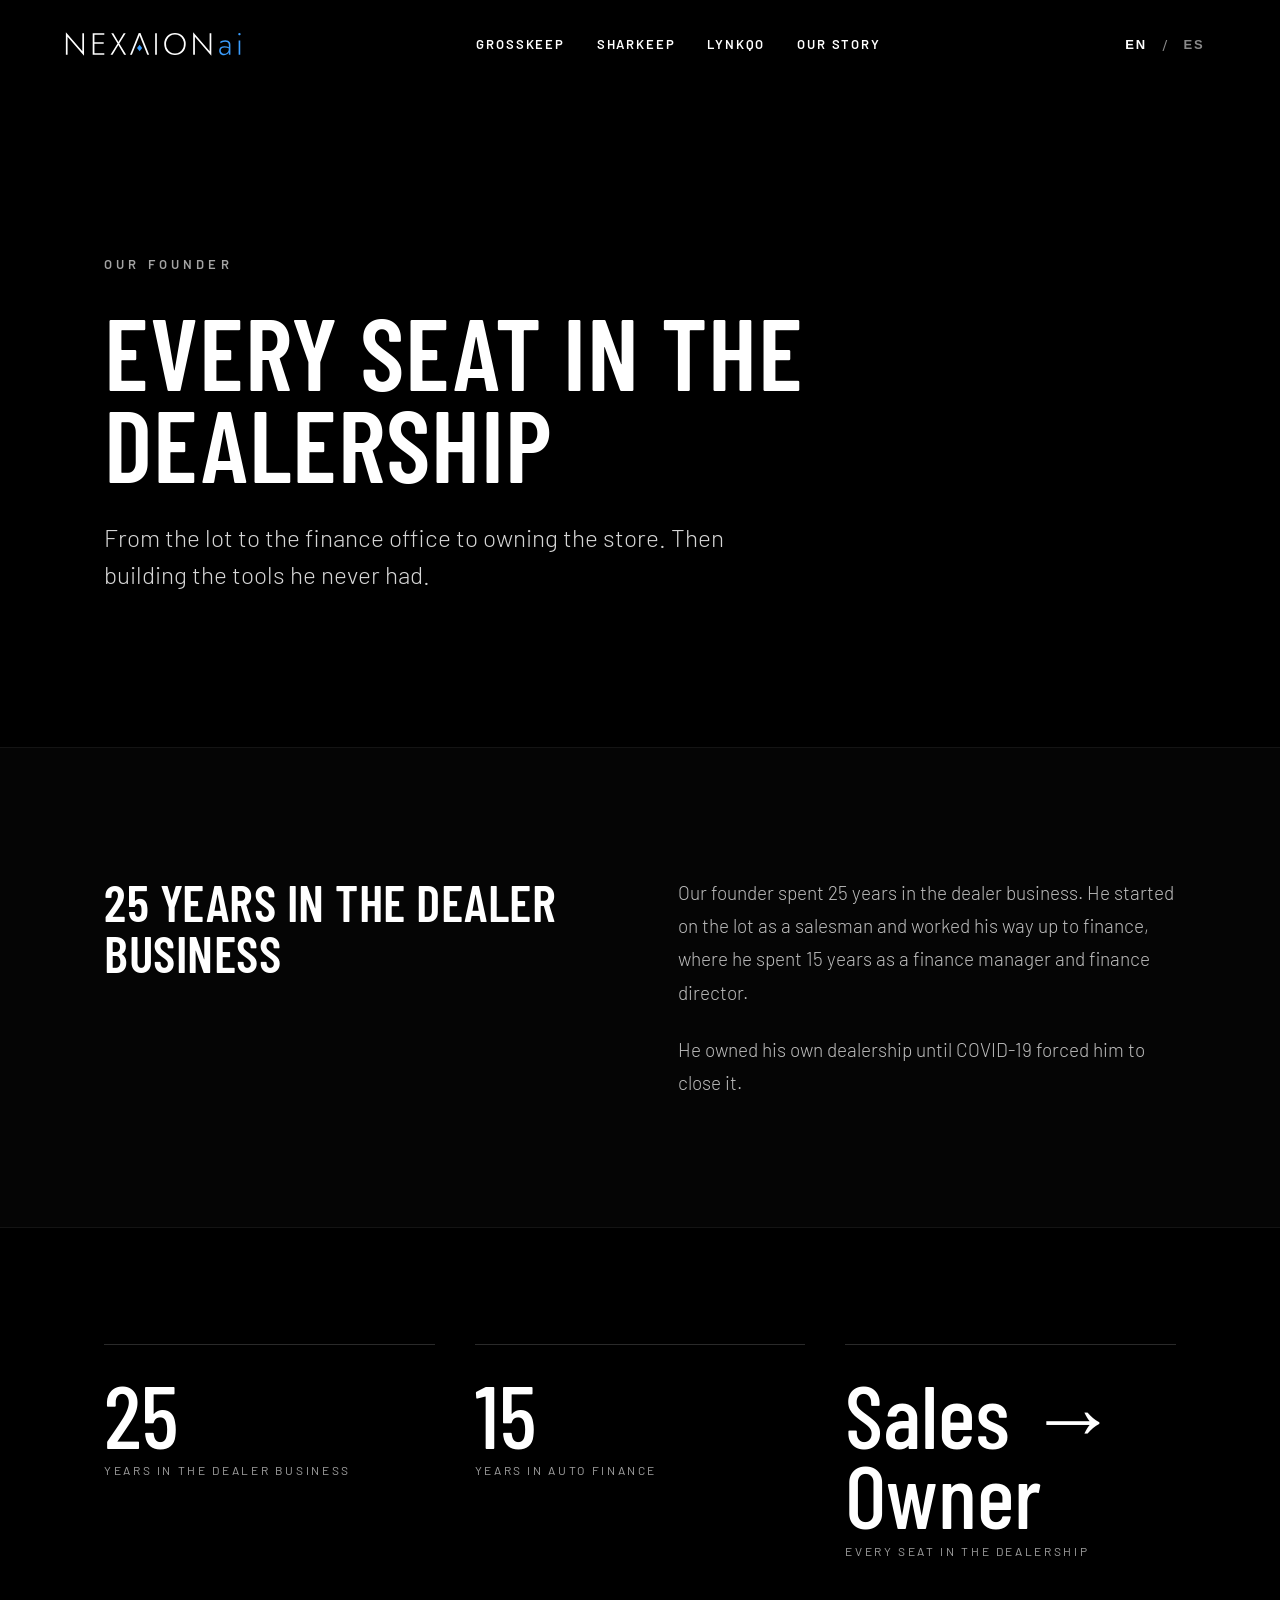
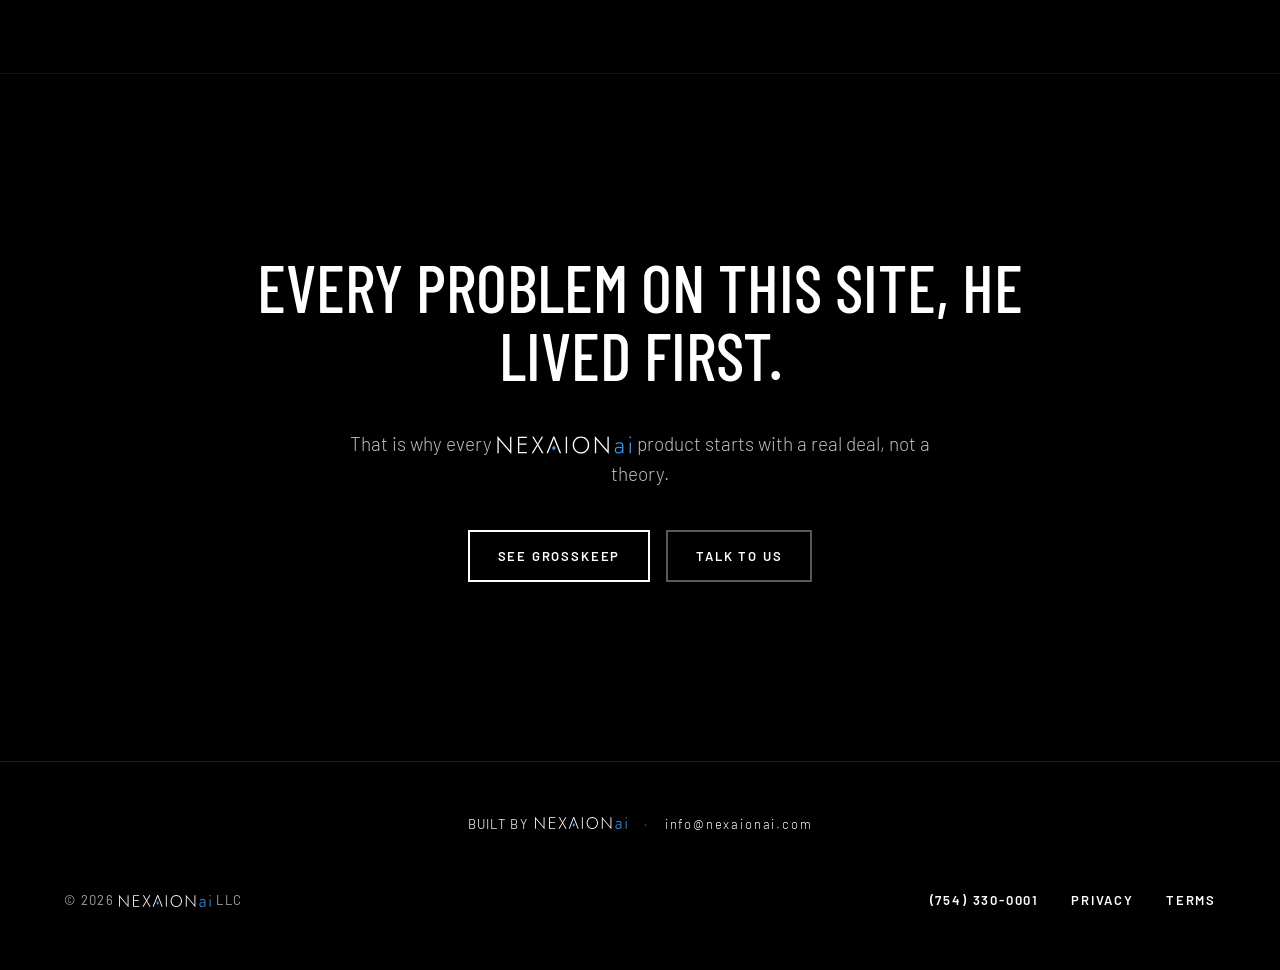
==== about.html @ 01b1e954 "Brand fix: use new NEXAIONai logo image in body and footer lines Replace styled NEXAIONai text with " ====
<!doctype html>
<html lang="en">
<head>
<meta charset="utf-8">
<meta name="viewport" content="width=device-width, initial-scale=1">
<title>Our Story — NEXAIONai</title>
<meta name="description" content="The story behind NEXAIONai: 25 years in the dealer business.">
<meta property="og:title" content="Our Story — NEXAIONai">
<meta property="og:description" content="The story behind NEXAIONai: 25 years in the dealer business.">
<meta property="og:type" content="website">
<link rel="icon" type="image/svg+xml" href="media/favicon.svg">
<link rel="icon" type="image/png" sizes="32x32" href="media/favicon-32.png">
<link rel="apple-touch-icon" sizes="180x180" href="media/apple-touch-icon.png">
<meta property="og:image" content="https://nexaionai.com/media/og.png">
<meta property="og:image:width" content="1200">
<meta property="og:image:height" content="630">
<meta name="theme-color" content="#000000">
<link rel="preconnect" href="https://fonts.googleapis.com">
<link href="https://fonts.googleapis.com/css2?family=Barlow:wght@300;400;500;600&amp;family=Barlow+Condensed:wght@500;600;700&amp;display=swap" rel="stylesheet">
<style>
body{margin:0;background:#000}
a{color:#ffffff}a:hover{color:#bdbdbd}
.nx{font-family:'Barlow',system-ui,-apple-system,'Segoe UI',sans-serif;color:#fff;background:#000;-webkit-font-smoothing:antialiased}
.nx h1,.nx h2,.nx h3{font-family:'Barlow Condensed','Barlow',system-ui,sans-serif;text-transform:uppercase;margin:0;font-weight:600;letter-spacing:.01em}
.btn{display:inline-flex;align-items:center;justify-content:center;min-height:48px;padding:0 28px;border:2px solid #fff;color:#fff;text-decoration:none;font-weight:600;letter-spacing:.14em;font-size:13px;text-transform:uppercase;transition:background .3s,color .3s}
.btn:hover{background:#fff;color:#000}
.navlink{color:#fff;text-decoration:none;font-weight:600;font-size:13px;letter-spacing:.14em;text-transform:uppercase;min-height:44px;display:inline-flex;align-items:center}
.navlink:hover{color:#bdbdbd}
.nm{text-transform:none!important}
@media (max-width:760px){.nxnav{flex-wrap:nowrap!important;padding-top:16px!important;padding-bottom:16px!important}.nxhide{display:none!important}.nxlogo{font-size:22px!important}}

/* ---------- HERO SCENE ---------- */
.stars{position:absolute;inset:0;
background-image:
radial-gradient(1.2px 1.2px at 23px 41px,rgba(255,255,255,.95) 50%,transparent 51%),
radial-gradient(1px 1px at 141px 97px,rgba(255,255,255,.7) 50%,transparent 51%),
radial-gradient(1.5px 1.5px at 263px 211px,rgba(255,255,255,.9) 50%,transparent 51%),
radial-gradient(1px 1px at 77px 262px,rgba(255,255,255,.55) 50%,transparent 51%),
radial-gradient(1px 1px at 199px 153px,rgba(255,255,255,.65) 50%,transparent 51%),
radial-gradient(1.3px 1.3px at 311px 29px,rgba(255,255,255,.8) 50%,transparent 51%);
background-size:340px 300px}
.stars.far{opacity:.5;background-size:180px 170px}
.planet{position:absolute;left:50%;bottom:-2300px;width:2600px;height:2600px;margin-left:-1300px;border-radius:50%;
background:radial-gradient(circle at 50% 0%,#0d2140 0%,#06101f 18%,#02050b 38%,#000 60%);
box-shadow:0 -3px 50px 6px rgba(92,160,255,.55),0 -30px 160px 30px rgba(40,100,220,.28),inset 0 18px 60px rgba(140,190,255,.35)}
.sunglow{position:absolute;bottom:220px;left:20%;width:520px;height:160px;margin-left:-260px;border-radius:50%;
background:radial-gradient(ellipse at center,rgba(235,244,255,.95) 0%,rgba(150,195,255,.45) 30%,rgba(60,120,230,0) 70%);filter:blur(6px)}
.sat{position:absolute;top:210px;left:-160px;width:150px;height:2px;background:linear-gradient(90deg,rgba(255,255,255,0),rgba(255,255,255,.85))}
.sat::after{content:"";position:absolute;right:-2px;top:-2px;width:6px;height:6px;border-radius:50%;background:#fff;box-shadow:0 0 10px 2px rgba(255,255,255,.8)}
.vignette{position:absolute;inset:0;background:linear-gradient(180deg,rgba(0,0,0,.55) 0%,rgba(0,0,0,0) 28%,rgba(0,0,0,0) 70%,#000 100%)}

/* ---------- PRODUCT SCENES ---------- */
.lightsweep{position:absolute;top:-20%;width:60%;height:140%;left:-60%;background:linear-gradient(100deg,rgba(255,255,255,0) 0%,rgba(255,255,255,.06) 50%,rgba(255,255,255,0) 100%);transform:skewX(-12deg)}
.phone{width:300px;height:610px;border-radius:46px;border:10px solid #1c1c1c;background:#0b0b0b;box-shadow:0 40px 120px rgba(0,0,0,.9),0 0 0 1px #2e2e2e;box-sizing:border-box;padding:56px 18px 24px;display:flex;flex-direction:column;gap:14px;position:relative;overflow:hidden}
.bubble{max-width:82%;padding:12px 16px;border-radius:20px;font-size:14px;line-height:1.4}
.in{background:#1f1f1f;color:#f2f2f2;border-bottom-left-radius:6px;align-self:flex-start}
.out{background:#ffffff;color:#000;border-bottom-right-radius:6px;align-self:flex-end;font-weight:600}
.paidbtn{align-self:flex-start;min-height:44px;padding:0 22px;border-radius:22px;border:2px solid #fff;background:transparent;color:#fff;font:600 13px 'Barlow',sans-serif;letter-spacing:.14em;text-transform:uppercase}
.toast{margin-top:auto;border:1px solid #333;border-radius:16px;padding:14px 16px;font-size:13px;color:#d6d6d6;background:#111}
.dot{width:7px;height:7px;border-radius:50%;background:#bdbdbd;display:inline-block}
.row{display:flex;justify-content:space-between;gap:16px;padding:14px 0;border-bottom:1px solid #222;font-size:15px}
.row.ex{color:#8a8a8a;text-decoration:line-through}
.tag{font-size:11px;letter-spacing:.16em;text-transform:uppercase;font-weight:600;white-space:nowrap}
.scan{position:absolute;left:0;right:0;height:70px;top:-70px;background:linear-gradient(180deg,rgba(255,255,255,0),rgba(255,255,255,.10),rgba(255,255,255,0));border-bottom:1px solid rgba(255,255,255,.5)}
.status{display:inline-flex;align-items:center;gap:10px;font-size:12px;letter-spacing:.2em;font-weight:600;text-transform:uppercase;color:#d6d6d6}

/* ---------- MOTION ---------- */
@keyframes drift{from{background-position:0 0}to{background-position:-340px 300px}}
@keyframes driftFar{from{background-position:0 0}to{background-position:-180px 170px}}
@keyframes sun{0%{left:18%;opacity:.75}50%{opacity:1}100%{left:82%;opacity:.75}}
@keyframes breathe{0%,100%{box-shadow:0 -3px 50px 6px rgba(92,160,255,.5),0 -30px 160px 30px rgba(40,100,220,.24),inset 0 18px 60px rgba(140,190,255,.3)}50%{box-shadow:0 -3px 64px 10px rgba(120,180,255,.7),0 -40px 200px 44px rgba(50,110,230,.34),inset 0 22px 70px rgba(160,205,255,.42)}}
@keyframes orbit{0%{transform:translate(0,0)}100%{transform:translate(1900px,-60px)}}
@keyframes rise{from{opacity:0;transform:translateY(24px)}to{opacity:1;transform:none}}
@keyframes sweep{0%{left:-60%}100%{left:120%}}
@keyframes chat{0%,6%{opacity:0;transform:translateY(12px)}12%,88%{opacity:1;transform:none}96%,100%{opacity:0}}
@keyframes pulse{0%,100%{opacity:.25}50%{opacity:1}}
@keyframes scanmove{0%{top:-70px}100%{top:100%}}
@keyframes kb{0%{transform:scale(1)}100%{transform:scale(1.08)}}
.motion .stars{animation:drift 90s linear infinite}
.motion .stars.far{animation:driftFar 140s linear infinite}
.motion .sunglow{animation:sun 40s ease-in-out infinite alternate}
.motion .planet{animation:breathe 9s ease-in-out infinite}
.motion .sat{animation:orbit 22s linear infinite}
.motion .rise{opacity:0;animation:rise 1.2s cubic-bezier(.2,.7,.2,1) forwards}
.motion .d1{animation-delay:.2s}.motion .d2{animation-delay:.5s}.motion .d3{animation-delay:.8s}
.motion .lightsweep{animation:sweep 11s ease-in-out infinite}
.motion .c1,.motion .c2,.motion .c3,.motion .c4{opacity:0;animation:chat 12s ease-in-out infinite}
.motion .c2{animation-delay:1.6s}.motion .c3{animation-delay:3.2s}.motion .c4{animation-delay:4.8s}
.motion .dot{animation:pulse 1.2s ease-in-out infinite}
.motion .dot:nth-child(2){animation-delay:.2s}.motion .dot:nth-child(3){animation-delay:.4s}
.motion .scan{animation:scanmove 4.5s linear infinite}
.motion .kb{animation:kb 24s ease-in-out infinite alternate}
@media (prefers-reduced-motion:reduce){.motion *{animation:none!important;opacity:1!important}}
</style>
<link rel="stylesheet" href="brand.css">
</head>
<body>
<div class="nx motion" style="width: 100%; background: #000000; overflow: hidden">
<header style="position: absolute; top: 0; left: 0; right: 0; z-index: 10">
<nav class="nxnav" style="max-width: 1440px; margin: 0 auto; padding: 22px 5%; box-sizing: border-box; display: flex; flex-wrap: wrap; align-items: center; justify-content: space-between; gap: 16px 32px" aria-label="Main">
<a href="index.html" class="navlink nxlogo" aria-label="NEXAIONai"><img class="nxmark" src="media/nexaionai-logo.svg" alt="NEXAIONai" width="496" height="72"></a>
<div class="nxhide" style="display: flex; flex-wrap: wrap; gap: 8px 32px; align-items: center">
<a href="index.html#grosskeep" class="navlink">GrossKeep</a>
<a href="index.html#sharkeep" class="navlink">SharKeep</a>
<a href="index.html#lynkqo" class="navlink">LYNKqo</a>
<a href="about.html" class="navlink" aria-current="page">Our Story</a>
</div>
<div class="nxlang" style="display: flex; align-items: center" role="group" aria-label="Language"><button type="button" class="navlink" id="lang-en" aria-pressed="true" style="background: none; border: 0; cursor: pointer; padding: 0 6px; min-width: 44px; justify-content: center; color: #ffffff">EN</button><span style="color: #8a8a8a; padding: 0 4px">/</span><button type="button" class="navlink" id="lang-es" aria-pressed="false" style="background: none; border: 0; cursor: pointer; padding: 0 6px; min-width: 44px; justify-content: center; color: #8a8a8a">ES</button></div>
</nav>
</header>

<section style="position: relative; overflow: hidden; background: #000000">
<div class="stars far" aria-hidden="true"></div>
<div class="stars" aria-hidden="true"></div>
<div class="vignette" aria-hidden="true"></div>
<div style="position: relative; max-width: 1200px; margin: 0 auto; padding: clamp(150px, 20vw, 280px) 5% clamp(96px, 12vw, 180px); box-sizing: border-box; display: flex; flex-direction: column; gap: 32px">
<p class="rise" style="margin: 0; font-size: 13px; letter-spacing: .32em; font-weight: 600; color: #a3a3a3; text-transform: uppercase">Our Founder</p>
<h1 class="rise d1" style="font-size: clamp(48px, 8vw, 128px); line-height: .9; max-width: 1050px">Every seat in the dealership</h1>
<p class="rise d2" style="margin: 0; font-size: clamp(19px, 1.9vw, 26px); line-height: 1.5; color: #d6d6d6; max-width: 680px; font-weight: 300">From the lot to the finance office to owning the store. Then building the tools he never had.</p>
</div>
</section>

<section style="border-top: 1px solid #141414; background: #050505">
<div style="max-width: 1200px; margin: 0 auto; padding: clamp(80px, 10vw, 150px) 5%; box-sizing: border-box; display: grid; grid-template-columns: repeat(auto-fit, minmax(300px, 1fr)); gap: clamp(40px, 6vw, 96px); align-items: start">
<h2 style="font-size: clamp(32px, 4vw, 56px); line-height: 1">25 years in the dealer business</h2>
<div style="display: flex; flex-direction: column; gap: 24px">
<p style="margin: 0; font-size: 19px; line-height: 1.75; color: #bdbdbd; font-weight: 300">Our founder spent 25 years in the dealer business. He started on the lot as a salesman and worked his way up to finance, where he spent 15 years as a finance manager and finance director.</p>
<p style="margin: 0; font-size: 19px; line-height: 1.75; color: #bdbdbd; font-weight: 300">He owned his own dealership until COVID-19 forced him to close it.</p>
</div>
</div>
</section>

<section style="border-top: 1px solid #141414; background: #000000">
<div style="max-width: 1200px; margin: 0 auto; padding: clamp(72px, 9vw, 130px) 5%; box-sizing: border-box; display: grid; grid-template-columns: repeat(auto-fit, minmax(220px, 1fr)); gap: 40px">
<div style="display: flex; flex-direction: column; gap: 10px; padding-top: 28px; border-top: 1px solid #2a2a2a"><p style="margin: 0; font-family: 'Barlow Condensed', sans-serif; font-size: clamp(56px, 7vw, 104px); font-weight: 500; line-height: .9">25</p><p style="margin: 0; font-size: 12px; letter-spacing: .22em; text-transform: uppercase; color: #a3a3a3">Years in the dealer business</p></div>
<div style="display: flex; flex-direction: column; gap: 10px; padding-top: 28px; border-top: 1px solid #2a2a2a"><p style="margin: 0; font-family: 'Barlow Condensed', sans-serif; font-size: clamp(56px, 7vw, 104px); font-weight: 500; line-height: .9">15</p><p style="margin: 0; font-size: 12px; letter-spacing: .22em; text-transform: uppercase; color: #a3a3a3">Years in auto finance</p></div>
<div style="display: flex; flex-direction: column; gap: 10px; padding-top: 28px; border-top: 1px solid #2a2a2a"><p style="margin: 0; font-family: 'Barlow Condensed', sans-serif; font-size: clamp(56px, 7vw, 104px); font-weight: 500; line-height: .9">Sales → Owner</p><p style="margin: 0; font-size: 12px; letter-spacing: .22em; text-transform: uppercase; color: #a3a3a3">Every seat in the dealership</p></div>
</div>
</section>

<section style="position: relative; overflow: hidden; border-top: 1px solid #141414; background: #000000">
<div class="stars far" aria-hidden="true" style="opacity: .35"></div>
<div style="position: relative; max-width: 1000px; margin: 0 auto; padding: clamp(110px, 14vw, 200px) 5%; box-sizing: border-box; display: flex; flex-direction: column; gap: 40px; align-items: center; text-align: center">
<p style="margin: 0; font-family: 'Barlow Condensed', sans-serif; font-size: clamp(36px, 5.2vw, 76px); font-weight: 500; line-height: 1.02; text-transform: uppercase">Every problem on this site, he lived first.</p>
<p style="margin: 0; font-size: 19px; line-height: 1.6; color: #bdbdbd; max-width: 620px; font-weight: 300">That is why every <img class="nxinline" src="media/nexaionai-logo.svg" alt="NEXAIONai" width="496" height="72"> product starts with a real deal, not a theory.</p>
<div style="display: flex; flex-wrap: wrap; gap: 16px; justify-content: center"><a href="index.html#grosskeep" class="btn">See GrossKeep</a><a href="mailto:info@nexaionai.com" class="btn" style="border-color: rgba(255,255,255,.35)">Talk to us</a></div>
</div>
</section>

<footer style="border-top: 1px solid #1a1a1a; background: #000000">
<div style="max-width: 1440px; margin: 0 auto; padding: 40px 5% 0; box-sizing: border-box; display: flex; flex-wrap: wrap; gap: 8px 16px; justify-content: center; align-items: center; text-align: center; font-size: 13px; letter-spacing: .1em; text-transform: uppercase; color: #d6d6d6">
<span class="byline">Built by <img class="nxinline" src="media/nexaionai-logo.svg" alt="NEXAIONai" width="496" height="72"></span><span aria-hidden="true" style="color: #555555">·</span><a href="mailto:info@nexaionai.com" class="navlink" style="font-size: 13px; min-height: 44px"><span class="nm">info@nexaionai.com</span></a>
</div>
<div style="max-width: 1440px; margin: 0 auto; padding: 32px 5% 48px; box-sizing: border-box; display: flex; flex-wrap: wrap; gap: 12px 32px; justify-content: space-between; align-items: center; font-size: 13px; letter-spacing: .1em; text-transform: uppercase; color: #a3a3a3">
<span>© 2026 <img class="nxinline" src="media/nexaionai-logo.svg" alt="NEXAIONai" width="496" height="72"> LLC</span>
<div style="display: flex; flex-wrap: wrap; gap: 8px 32px"><a href="tel:+17543300001" class="navlink" style="font-size: 13px">(754) 330-0001</a><a href="privacy.html" class="navlink" style="font-size: 13px">Privacy</a><a href="terms.html" class="navlink" style="font-size: 13px">Terms</a></div>
</div>
</footer>
</div>

<script src="i18n.js"></script>
</body>
</html>
---- brand.css ----
/* NEXAIONai — rediseño 14-nov-2026: logo «A con diamante», acento #3B9EFF, fotos fijas, video solo al clic.
   Se carga DESPUÉS del <style> de cada página y solo sobreescribe lo necesario. */
:root{--acc:#3B9EFF}

/* Fondos animados retirados (estrellas, satélite, planeta, brillo): estilo foto fija */
.stars,.sat,.planet,.sunglow,.lightsweep{display:none!important}

/* Marca en texto: «NEXAION» fino + «ai» en minúscula y azul */
.nm{font-weight:300}
.nm .ai{color:var(--acc);text-transform:none}

/* Logo en la navegación */
.nxlogo{min-height:44px}
.nxmark{display:block;height:26px;width:auto}
@media (max-width:760px){.nxmark{height:20px}}

/* Acento */
.navlink:hover{color:var(--acc)}
.btn:focus-visible,.navlink:focus-visible,.playbtn:focus-visible{outline:2px solid var(--acc);outline-offset:3px}
.eyebrow-acc{color:var(--acc)!important}

/* HERO con foto fija a sangre */
#top.hasphoto{min-height:100svh!important;display:flex;align-items:flex-end}
#top.hasphoto>div:last-child{width:100%}
.herobg{position:absolute;top:0;right:0;bottom:0;width:70%;height:100%;object-fit:cover;object-position:50% 20%}
.heroshade{position:absolute;inset:0;background:linear-gradient(90deg,#000 0%,#000 30%,rgba(0,0,0,.55) 48%,rgba(0,0,0,.05) 72%,rgba(0,0,0,.25) 100%),linear-gradient(180deg,rgba(0,0,0,.55) 0%,rgba(0,0,0,0) 30%,rgba(0,0,0,0) 70%,#000 100%)}
@media (max-width:760px){.heroshade{background:linear-gradient(180deg,rgba(0,0,0,.5) 0%,rgba(0,0,0,.35) 35%,rgba(0,0,0,.9) 62%,#000 100%)}.herobg{width:100%;height:62%;object-position:50% 15%}}

/* Póster fijo + video solo al clic */
.vplay,.poster{position:relative;width:100%;aspect-ratio:16/9;border-radius:6px;overflow:hidden;background:#000;box-shadow:0 0 0 1px #1f1f1f,0 50px 140px rgba(0,0,0,.9);display:block}
.vplay img,.poster img{position:absolute;inset:0;width:100%;height:100%;object-fit:cover;display:block}
.vplay video{position:absolute;inset:0;width:100%;height:100%;object-fit:cover;display:block;background:#000}
.playbtn{position:absolute;left:24px;bottom:24px;display:inline-flex;align-items:center;gap:12px;min-height:48px;padding:0 22px 0 14px;border:0;border-radius:999px;background:rgba(0,0,0,.72);color:#fff;font:600 13px 'Barlow',system-ui,sans-serif;letter-spacing:.14em;text-transform:uppercase;cursor:pointer;text-decoration:none;backdrop-filter:blur(6px)}
.playbtn .tri{width:32px;height:32px;border-radius:50%;background:var(--acc);position:relative;flex:none}
.playbtn .tri::after{content:"";position:absolute;left:12px;top:9px;border-left:11px solid #fff;border-top:7px solid transparent;border-bottom:7px solid transparent}
.playbtn:hover{background:rgba(0,0,0,.9);color:#fff}

/* Espacio entre «By/Por» y NEXAIONai dentro de enlaces flex (el espacio del texto se pierde en inline-flex) */
a[href="index.html"].navlink .nm{margin-left:.35em}

/* Logo nuevo en firmas de marca («Built by» / «By») — reemplaza el texto NEXAIONai estilizado */
.byline{display:inline-flex;align-items:center;gap:.5em}
.nxinline{display:inline-block;height:1.05em;width:auto;vertical-align:middle;position:relative;top:-.05em}
.navlink.byline .nxinline{height:1.15em}
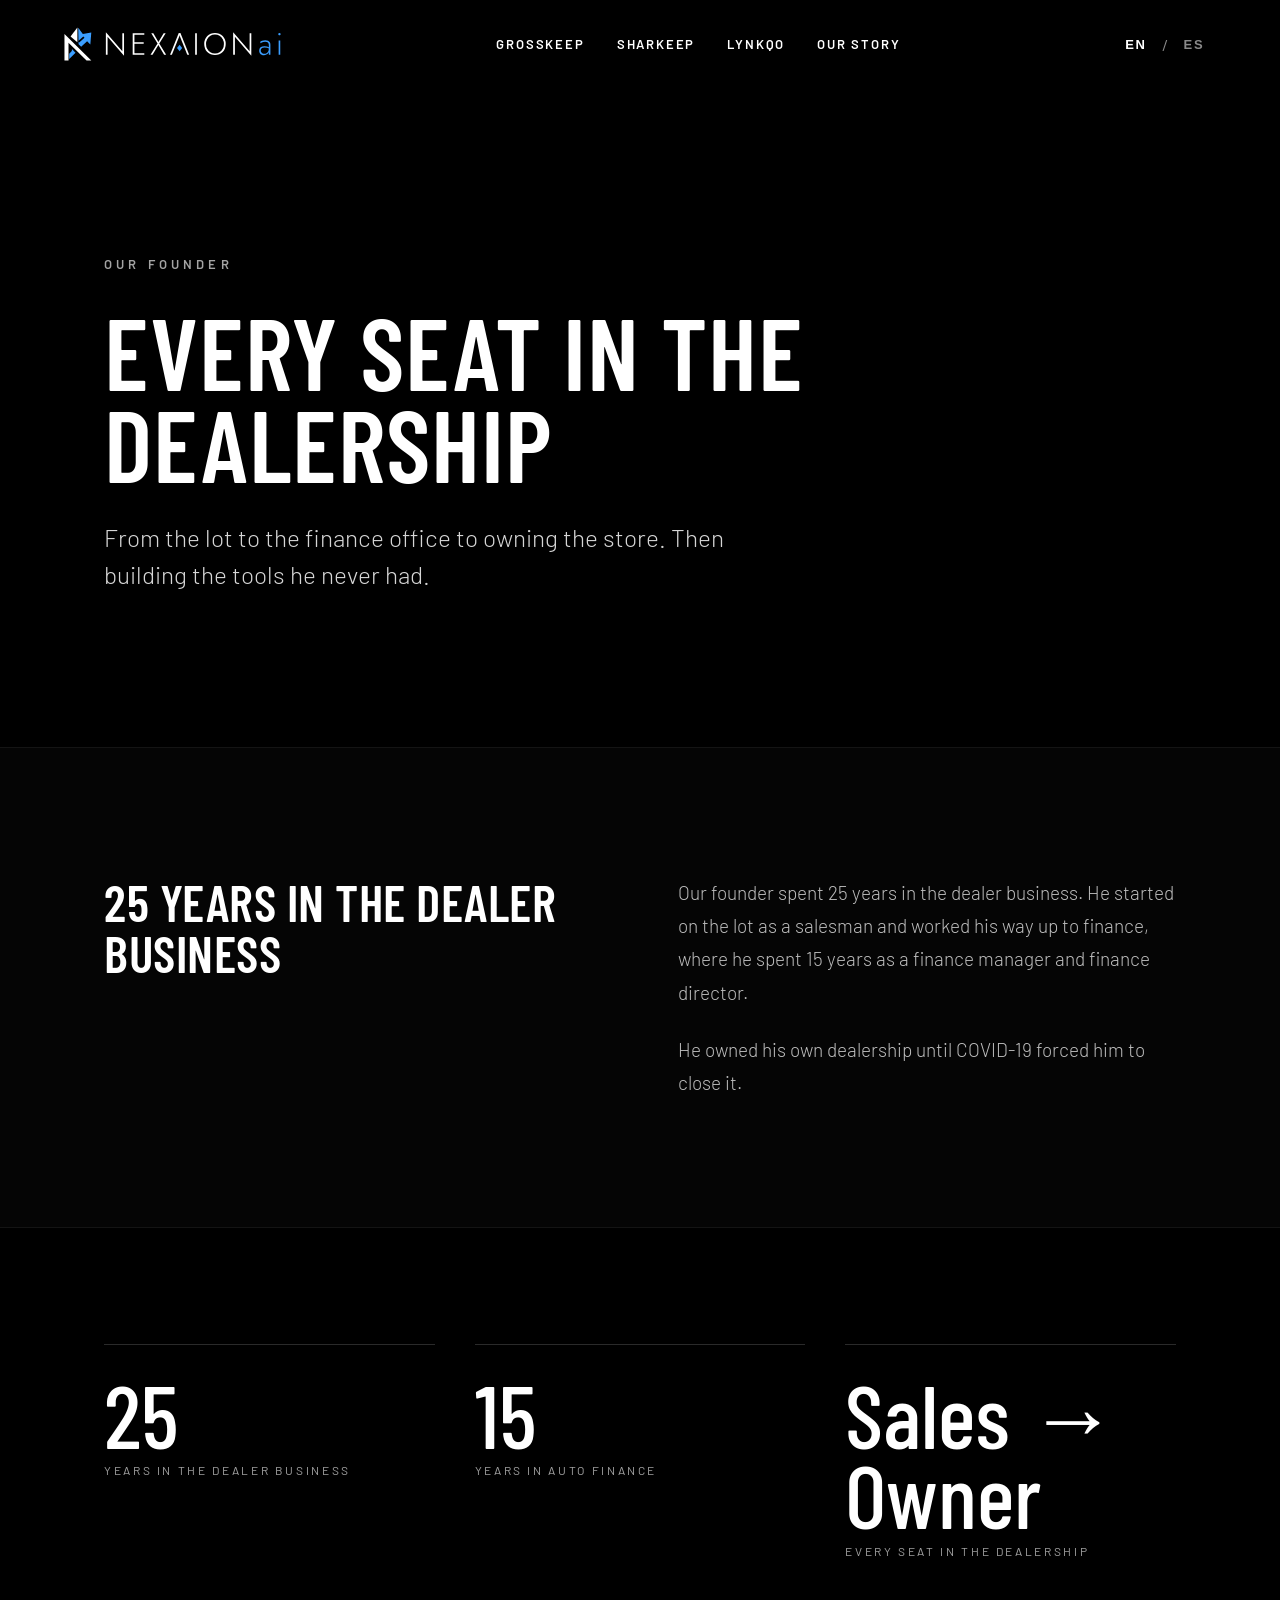
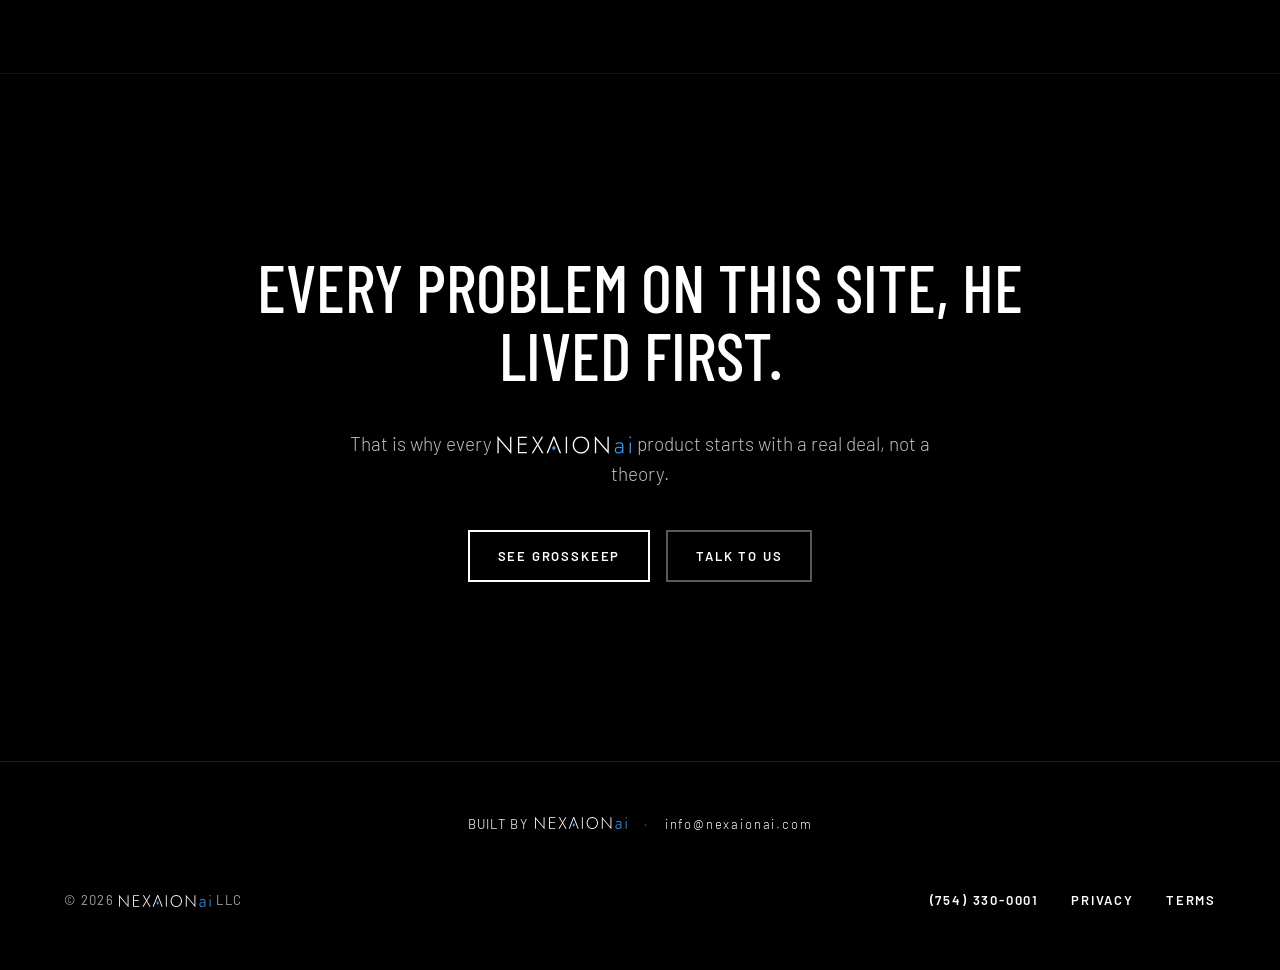
==== commit d25a2e2e: "Preview: símbolo A en el header + SharKeep «Ask us / Pregúntanos» - media/nexaionai-symbol.svg: símb" ====
--- a/about.html
+++ b/about.html
@@ -98,7 +98,7 @@
 <div class="nx motion" style="width: 100%; background: #000000; overflow: hidden">
 <header style="position: absolute; top: 0; left: 0; right: 0; z-index: 10">
 <nav class="nxnav" style="max-width: 1440px; margin: 0 auto; padding: 22px 5%; box-sizing: border-box; display: flex; flex-wrap: wrap; align-items: center; justify-content: space-between; gap: 16px 32px" aria-label="Main">
-<a href="index.html" class="navlink nxlogo" aria-label="NEXAIONai"><img class="nxmark" src="media/nexaionai-logo.svg" alt="NEXAIONai" width="496" height="72"></a>
+<a href="index.html" class="navlink nxlogo" aria-label="NEXAIONai"><img class="nxsym" src="media/nexaionai-symbol.svg" alt="" width="590" height="720"><img class="nxmark" src="media/nexaionai-logo.svg" alt="NEXAIONai" width="496" height="72"></a>
 <div class="nxhide" style="display: flex; flex-wrap: wrap; gap: 8px 32px; align-items: center">
 <a href="index.html#grosskeep" class="navlink">GrossKeep</a>
 <a href="index.html#sharkeep" class="navlink">SharKeep</a>
--- a/brand.css
+++ b/brand.css
@@ -10,9 +10,10 @@
 .nm .ai{color:var(--acc);text-transform:none}
 
 /* Logo en la navegación */
-.nxlogo{min-height:44px}
+.nxlogo{min-height:44px;display:inline-flex!important;align-items:center;gap:12px}
+.nxsym{display:block;height:34px;width:auto}
 .nxmark{display:block;height:26px;width:auto}
-@media (max-width:760px){.nxmark{height:20px}}
+@media (max-width:760px){.nxmark{height:20px}.nxsym{height:26px}.nxlogo{gap:9px}}
 
 /* Acento */
 .navlink:hover{color:var(--acc)}
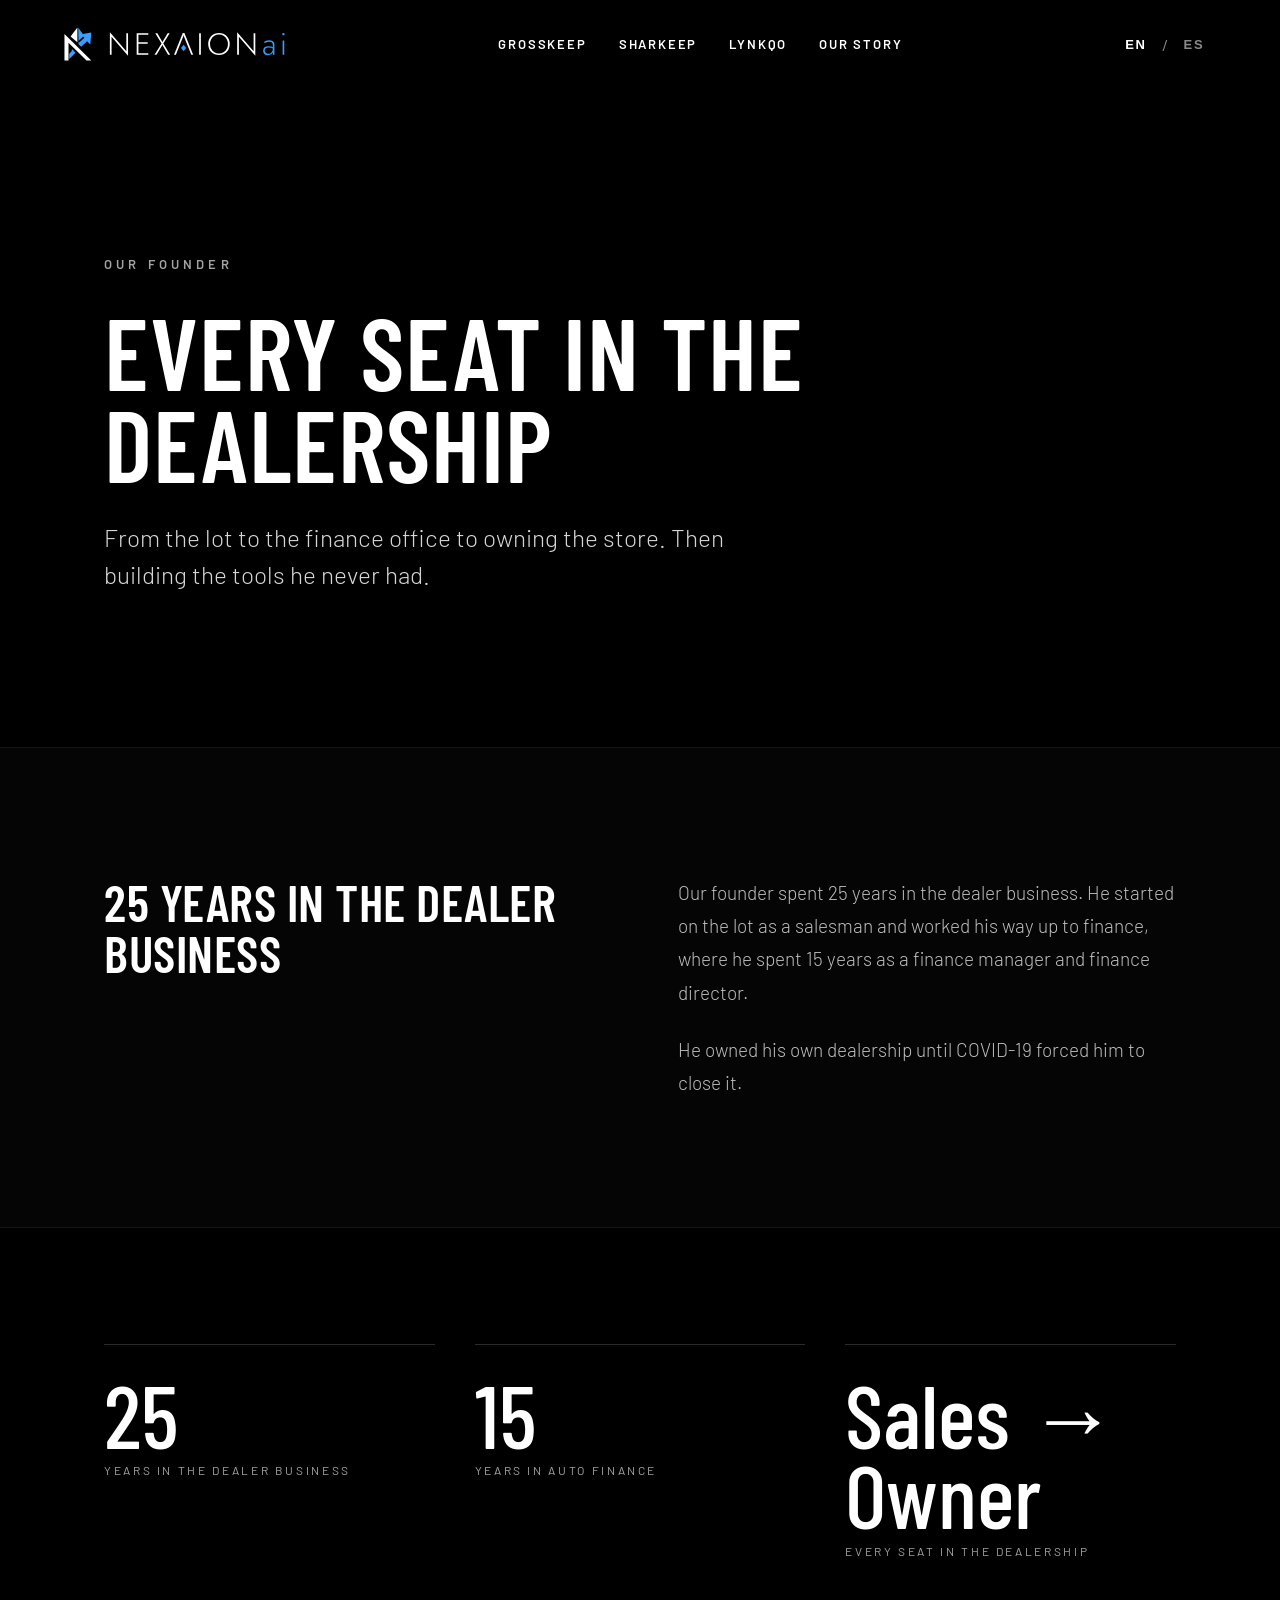
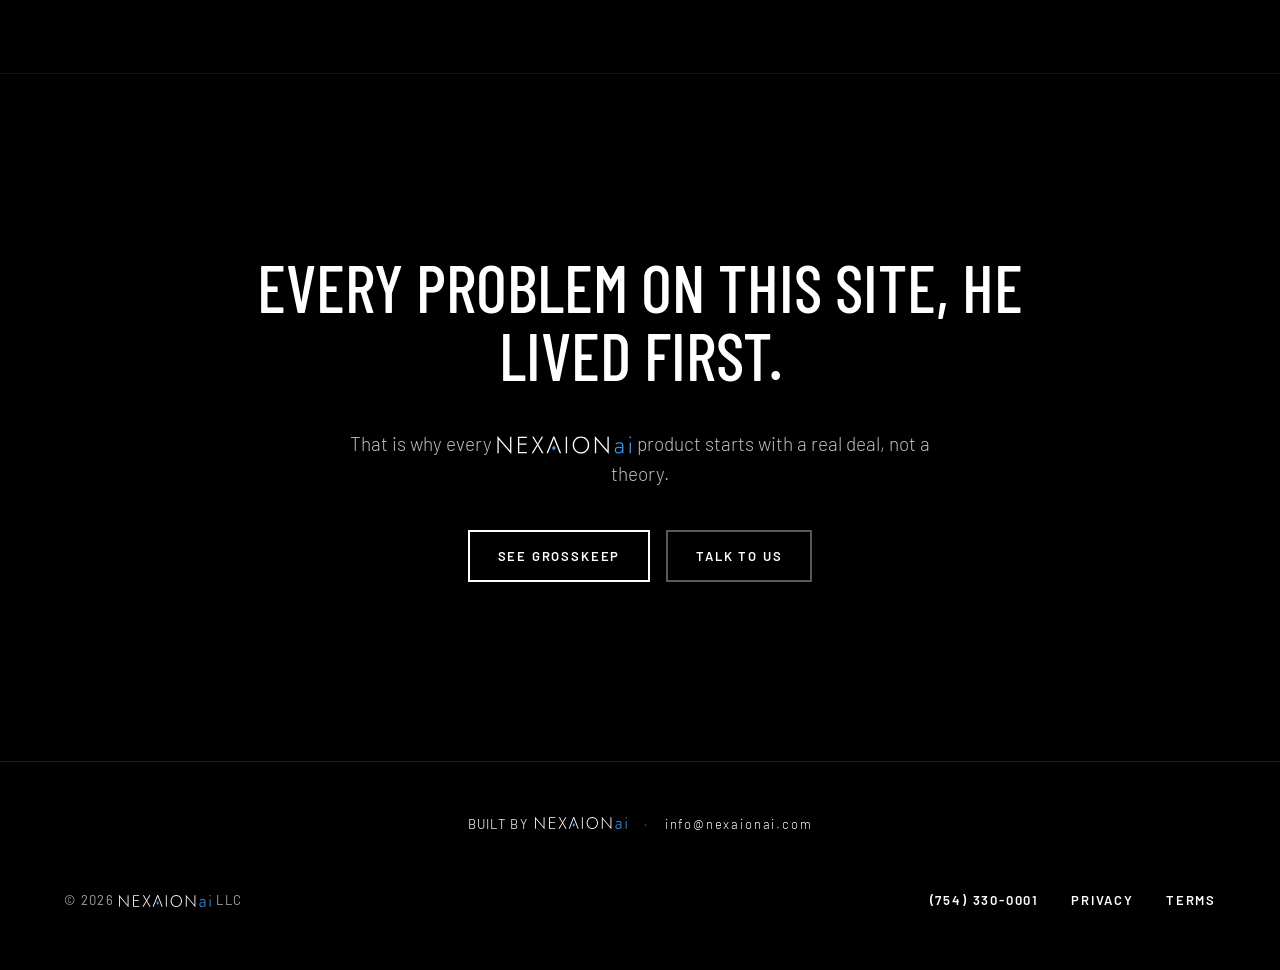
==== commit e7c573d9: "Preview: ajustes del dictamen visual 25-nov (header una línea, menú móvil, botones, overlay, separac" ====
--- a/about.html
+++ b/about.html
@@ -159,5 +159,6 @@
 </div>
 
 <script src="i18n.js"></script>
+<script src="menu.js"></script>
 </body>
 </html>
--- a/brand.css
+++ b/brand.css
@@ -10,10 +10,10 @@
 .nm .ai{color:var(--acc);text-transform:none}
 
 /* Logo en la navegación */
-.nxlogo{min-height:44px;display:inline-flex!important;align-items:center;gap:12px}
+.nxlogo{min-height:44px;display:inline-flex!important;align-items:center;gap:16px}
 .nxsym{display:block;height:34px;width:auto}
 .nxmark{display:block;height:26px;width:auto}
-@media (max-width:760px){.nxmark{height:20px}.nxsym{height:26px}.nxlogo{gap:9px}}
+@media (max-width:760px){.nxmark{height:20px}.nxsym{height:26px}.nxlogo{gap:12px}}
 
 /* Acento */
 .navlink:hover{color:var(--acc)}
@@ -24,8 +24,8 @@
 #top.hasphoto{min-height:100svh!important;display:flex;align-items:flex-end}
 #top.hasphoto>div:last-child{width:100%}
 .herobg{position:absolute;top:0;right:0;bottom:0;width:70%;height:100%;object-fit:cover;object-position:50% 20%}
-.heroshade{position:absolute;inset:0;background:linear-gradient(90deg,#000 0%,#000 30%,rgba(0,0,0,.55) 48%,rgba(0,0,0,.05) 72%,rgba(0,0,0,.25) 100%),linear-gradient(180deg,rgba(0,0,0,.55) 0%,rgba(0,0,0,0) 30%,rgba(0,0,0,0) 70%,#000 100%)}
-@media (max-width:760px){.heroshade{background:linear-gradient(180deg,rgba(0,0,0,.5) 0%,rgba(0,0,0,.35) 35%,rgba(0,0,0,.9) 62%,#000 100%)}.herobg{width:100%;height:62%;object-position:50% 15%}}
+.heroshade{position:absolute;inset:0;background:linear-gradient(90deg,#000 0%,#000 30%,rgba(0,0,0,.55) 48%,rgba(0,0,0,.18) 72%,rgba(0,0,0,.3) 100%),linear-gradient(180deg,rgba(0,0,0,.55) 0%,rgba(0,0,0,0) 30%,rgba(0,0,0,0) 70%,#000 100%)}
+@media (max-width:760px){.heroshade{background:linear-gradient(180deg,rgba(0,0,0,.5) 0%,rgba(0,0,0,.45) 35%,rgba(0,0,0,.9) 62%,#000 100%)}.herobg{width:100%;height:62%;object-position:50% 15%}}
 
 /* Póster fijo + video solo al clic */
 .vplay,.poster{position:relative;width:100%;aspect-ratio:16/9;border-radius:6px;overflow:hidden;background:#000;box-shadow:0 0 0 1px #1f1f1f,0 50px 140px rgba(0,0,0,.9);display:block}
@@ -43,3 +43,24 @@
 .byline{display:inline-flex;align-items:center;gap:.5em}
 .nxinline{display:inline-block;height:1.05em;width:auto;vertical-align:middle;position:relative;top:-.05em}
 .navlink.byline .nxinline{height:1.15em}
+/* Header en una sola fila en escritorio mediano (761–1199 px): gaps más cortos. Preview 25-nov-2026 */
+@media (min-width:761px) and (max-width:1199px){.nxnav{gap:12px 20px!important}.nxnav>.nxhide{gap:8px 18px!important}.nxsym{height:30px}.nxlogo{gap:14px}}
+@media (min-width:940px) and (max-width:1199px){.nxnav,.nxnav>.nxhide{flex-wrap:nowrap!important}}
+
+/* Botones del hero (dictamen visual 25-nov-2026): GrossKeep azul con texto negro; Our story transparente con borde blanco */
+.btn.btn-acc{background:#3B9EFF;border-color:#3B9EFF;color:#000}
+.btn.btn-acc:hover{background:#fff;border-color:#fff;color:#000}
+.btn.btn-ghost{background:transparent;border-color:#fff;color:#fff}
+/* Menú móvil minimalista (≤760 px) */
+.nxmenubtn{display:none}
+.nxmenu{display:none}
+@media (max-width:760px){
+.nxnav{gap:8px!important}.nxnav>div:last-child{gap:4px!important}
+.nxmenubtn{display:inline-flex;align-items:center;justify-content:center;width:44px;height:44px;margin-left:0;background:none;border:1px solid rgba(255,255,255,.35);color:#fff;cursor:pointer;padding:0}
+.nxmenubtn span,.nxmenubtn span::before,.nxmenubtn span::after{display:block;width:18px;height:1.5px;background:#fff;position:relative;content:""}
+.nxmenubtn span::before{position:absolute;top:-6px}.nxmenubtn span::after{position:absolute;top:6px}
+.nxmenu{display:none;position:absolute;top:100%;left:0;right:0;background:#000;border-top:1px solid rgba(255,255,255,.15);border-bottom:1px solid rgba(255,255,255,.15);padding:8px 5% 20px}
+.nxmenu.open{display:block}
+.nxmenu a{display:flex;align-items:center;min-height:48px;color:#fff;text-decoration:none;font-size:13px;font-weight:600;letter-spacing:.14em;text-transform:uppercase;border-bottom:1px solid rgba(255,255,255,.1)}
+.nxmenu a:last-child{border-bottom:0}
+}
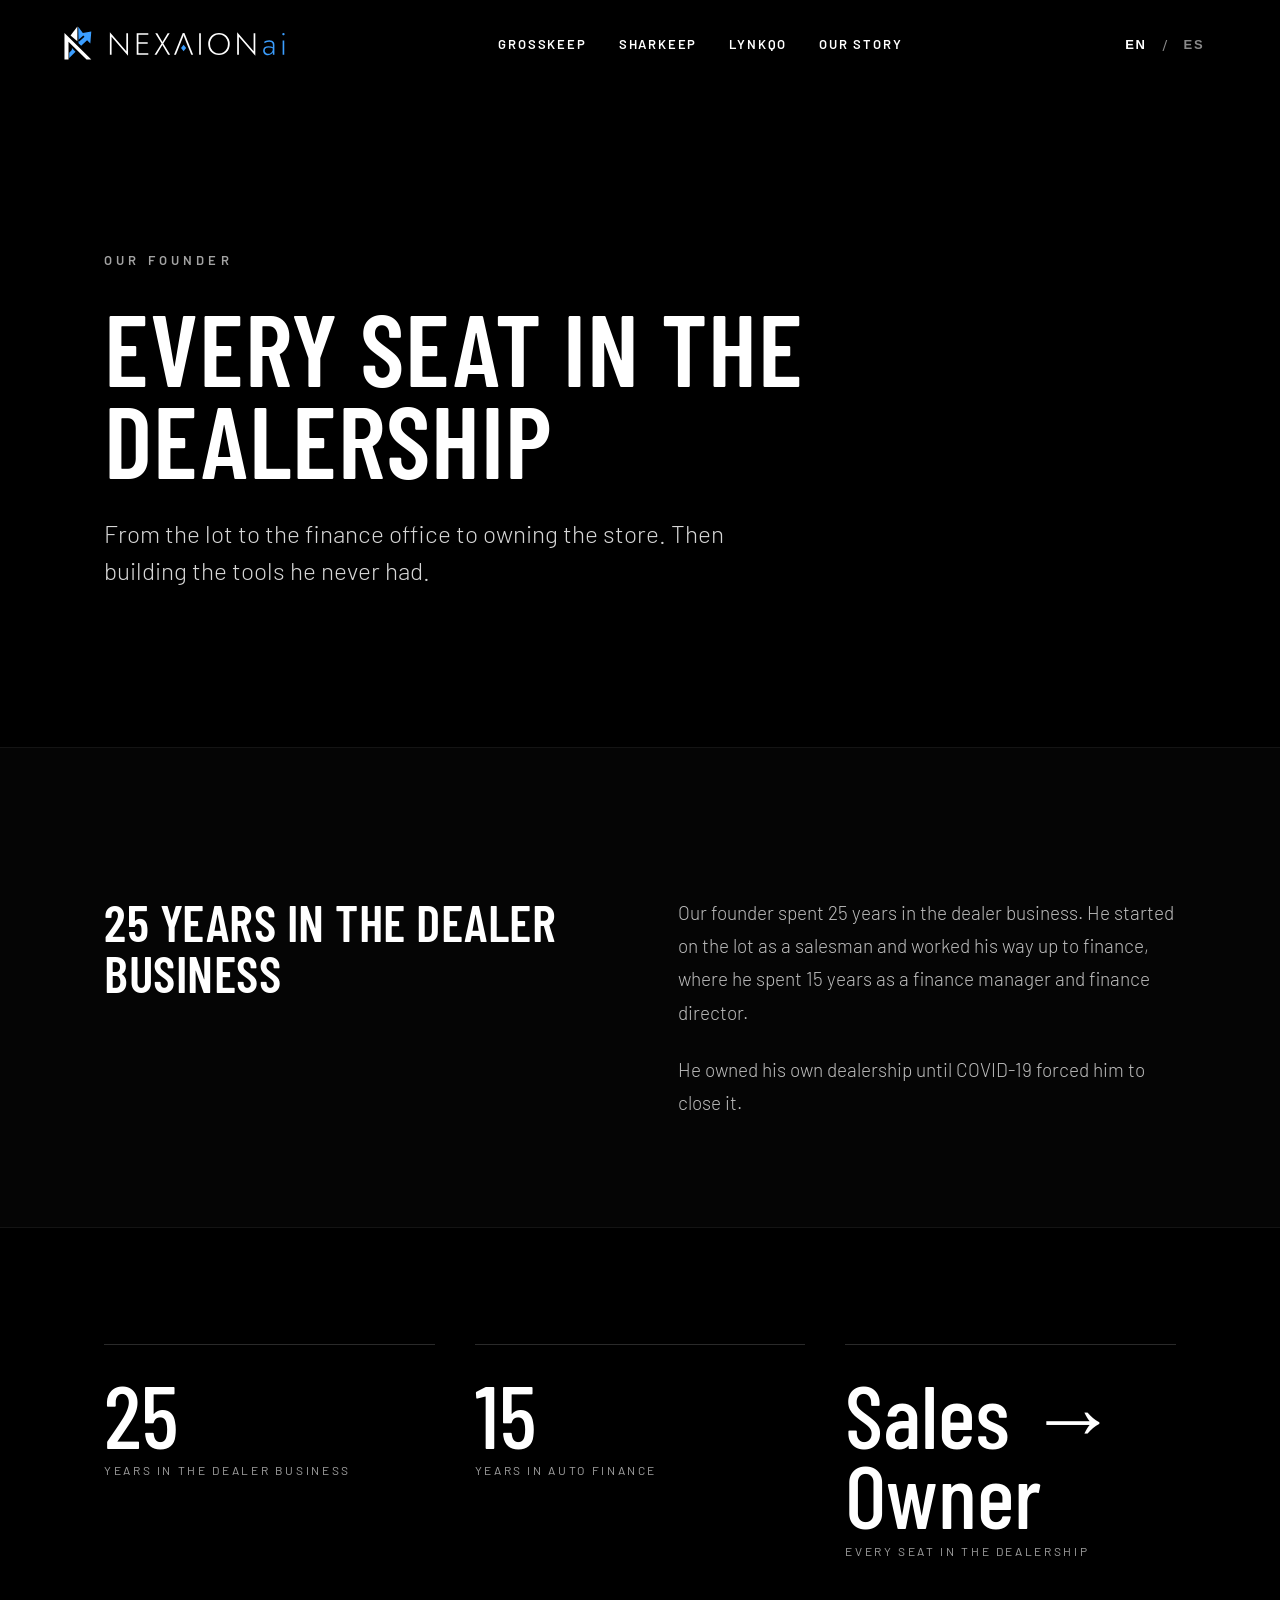
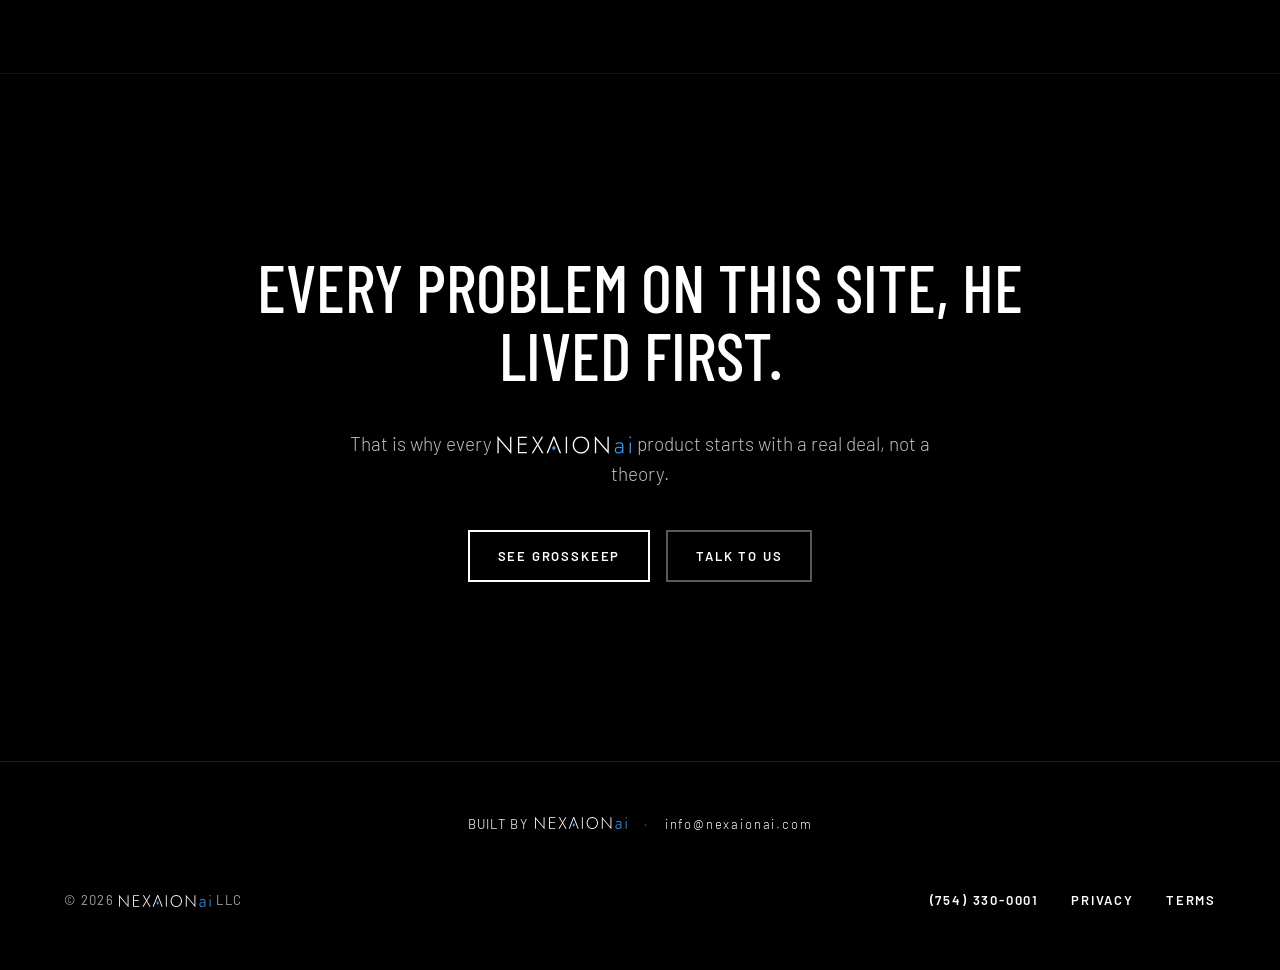
==== commit dfe88fa9: "Regreso a la principal en un toque + parallax en todo el sitio - sharkeep.html / lynkqo.html: el log" ====
--- a/about.html
+++ b/about.html
@@ -160,5 +160,6 @@
 
 <script src="i18n.js"></script>
 <script src="menu.js"></script>
+<script src="parallax.js"></script>
 </body>
 </html>
--- a/brand.css
+++ b/brand.css
@@ -11,9 +11,9 @@
 
 /* Logo en la navegación */
 .nxlogo{min-height:44px;display:inline-flex!important;align-items:center;gap:16px}
-.nxsym{display:block;height:34px;width:auto}
+.nxsym{display:block;height:34px;width:auto;position:relative;top:-1px}
 .nxmark{display:block;height:26px;width:auto}
-@media (max-width:760px){.nxmark{height:20px}.nxsym{height:26px}.nxlogo{gap:12px}}
+@media (max-width:760px){.nxmark{height:20px}.nxsym{height:26px;top:-.75px}.nxlogo{gap:12px}}
 
 /* Acento */
 .navlink:hover{color:var(--acc)}
@@ -47,6 +47,7 @@
 @media (min-width:761px) and (max-width:1199px){.nxnav{gap:12px 20px!important}.nxnav>.nxhide{gap:8px 18px!important}.nxsym{height:30px}.nxlogo{gap:14px}}
 @media (min-width:940px) and (max-width:1199px){.nxnav,.nxnav>.nxhide{flex-wrap:nowrap!important}}
 
+/* Centrado óptico del símbolo (25-nov): la base blanca de la N cae bajo la línea base del wordmark; se sube 1 px (0.75 px en móvil) */
 /* Botones del hero (dictamen visual 25-nov-2026): GrossKeep azul con texto negro; Our story transparente con borde blanco */
 .btn.btn-acc{background:#3B9EFF;border-color:#3B9EFF;color:#000}
 .btn.btn-acc:hover{background:#fff;border-color:#fff;color:#000}
@@ -64,3 +65,16 @@
 .nxmenu a{display:flex;align-items:center;min-height:48px;color:#fff;text-decoration:none;font-size:13px;font-weight:600;letter-spacing:.14em;text-transform:uppercase;border-bottom:1px solid rgba(255,255,255,.1)}
 .nxmenu a:last-child{border-bottom:0}
 }
+
+/* Parallax del hero (25-nov-2026): solo transform, movido por parallax.js */
+#top .herobg,#top>div:last-child{will-change:transform}
+@media (prefers-reduced-motion:reduce){#top .herobg,#top>div:last-child{transform:none!important}}
+
+/* Regreso a la principal desde las páginas de producto (25-nov-2026): «← NEXAIONai» visible en desktop y móvil */
+.nxbackwrap{display:flex;align-items:center;gap:22px;min-width:0}
+.nxback{display:inline-flex;align-items:center;gap:8px;min-height:44px;color:#fff;font-size:18px;line-height:1;padding-right:20px;border-right:1px solid rgba(255,255,255,.25)}
+.nxback:hover{color:var(--acc)}
+.nxbackmark{display:block;height:16px;width:auto}
+@media (max-width:760px){.nxbackwrap{gap:10px}.nxback{gap:6px;font-size:16px;padding-right:10px}.nxbackmark{height:12px}.nxbackwrap .nxlogo{font-size:15px!important;letter-spacing:.08em!important}.nxbackwrap~.nxlang button{min-width:36px!important}}
+@media (max-width:440px){.nxbackwrap .nxlogo{display:none!important}.nxback{border-right:0;padding-right:0}}
+@media (min-width:761px) and (max-width:1199px){.nxbackwrap{gap:14px}.nxback{padding-right:14px}.nxbackwrap .nxlogo{font-size:20px!important;letter-spacing:.12em!important}.nxnav:has(.nxbackwrap),.nxnav:has(.nxbackwrap)>.nxhide{flex-wrap:wrap!important}}
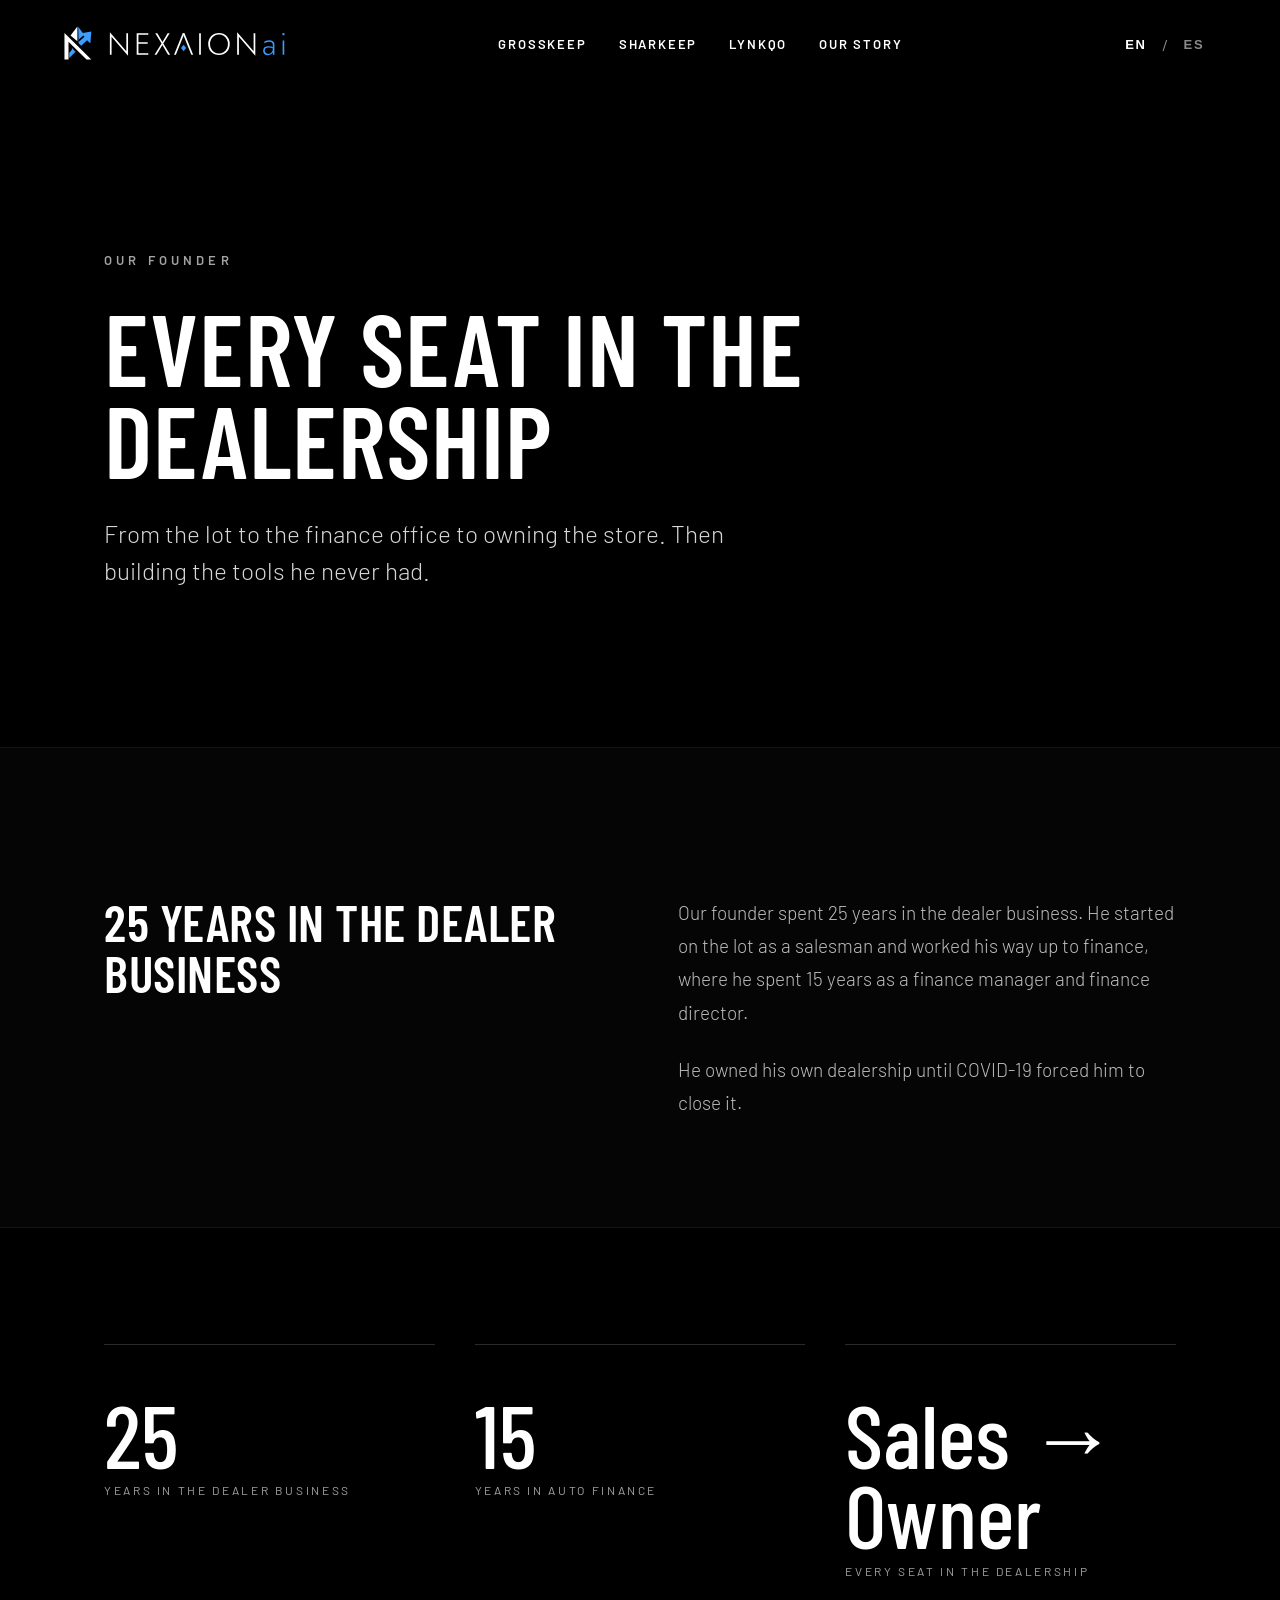
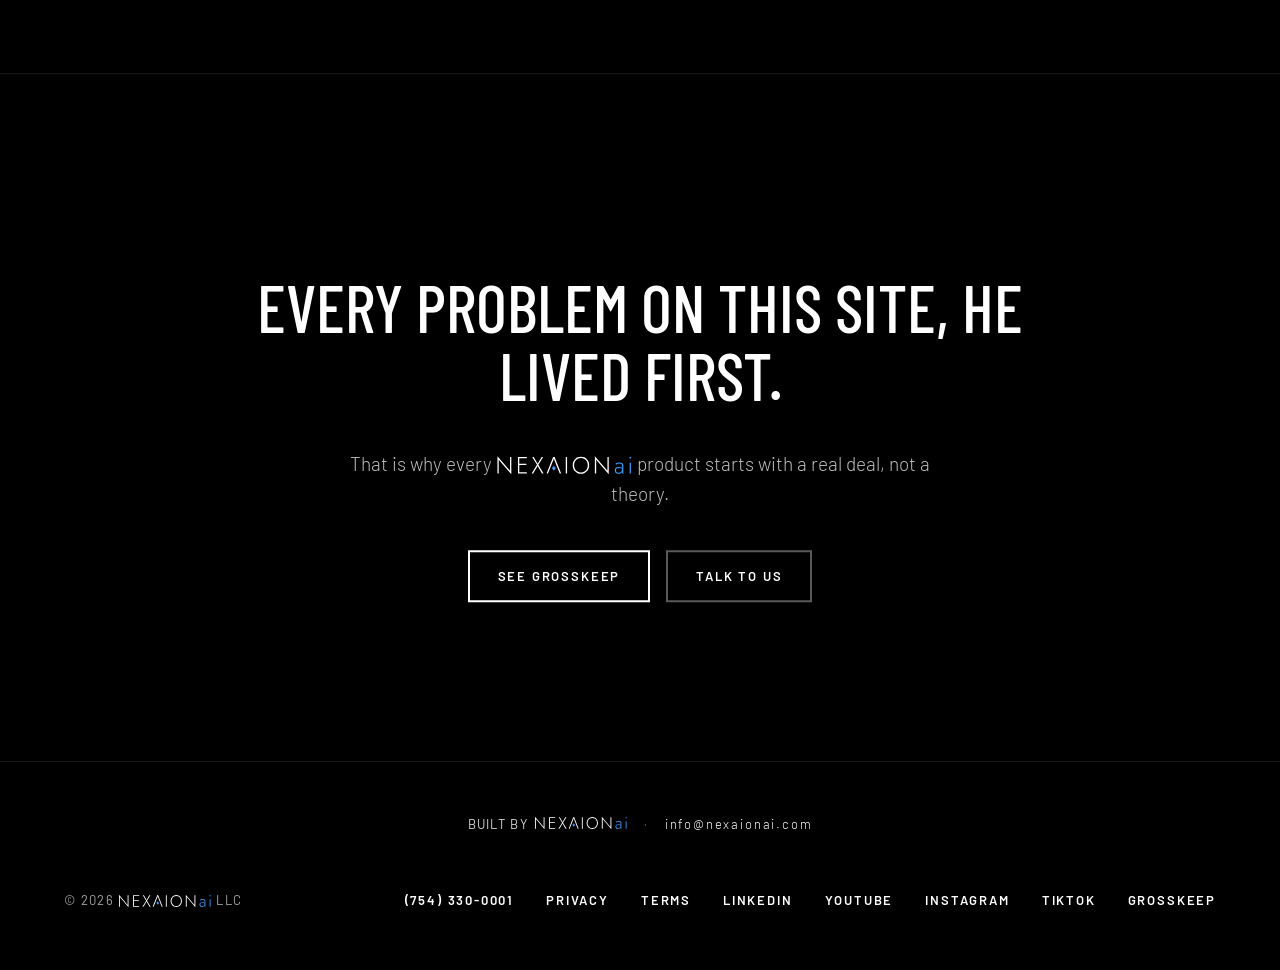
==== commit 029285f1: "Add social media links to footer in about.html" ====
--- a/about.html
+++ b/about.html
@@ -153,7 +153,12 @@
 </div>
 <div style="max-width: 1440px; margin: 0 auto; padding: 32px 5% 48px; box-sizing: border-box; display: flex; flex-wrap: wrap; gap: 12px 32px; justify-content: space-between; align-items: center; font-size: 13px; letter-spacing: .1em; text-transform: uppercase; color: #a3a3a3">
 <span>© 2026 <img class="nxinline" src="media/nexaionai-logo.svg" alt="NEXAIONai" width="496" height="72"> LLC</span>
-<div style="display: flex; flex-wrap: wrap; gap: 8px 32px"><a href="tel:+17543300001" class="navlink" style="font-size: 13px">(754) 330-0001</a><a href="privacy.html" class="navlink" style="font-size: 13px">Privacy</a><a href="terms.html" class="navlink" style="font-size: 13px">Terms</a></div>
+<div style="display: flex; flex-wrap: wrap; gap: 8px 32px"><a href="tel:+17543300001" class="navlink" style="font-size: 13px">(754) 330-0001</a><a href="privacy.html" class="navlink" style="font-size: 13px">Privacy</a><a href="terms.html" class="navlink" style="font-size: 13px">Terms</a>
+<a href="https://www.linkedin.com/in/victor-sierra-02027a2b2" class="navlink" style="font-size: 13px" target="_blank" rel="noopener">LinkedIn</a>
+<a href="https://www.youtube.com/@nexaionai" class="navlink" style="font-size: 13px" target="_blank" rel="noopener">YouTube</a>
+<a href="https://www.instagram.com/nexaionai.llc" class="navlink" style="font-size: 13px" target="_blank" rel="noopener">Instagram</a>
+<a href="https://www.tiktok.com/@nexaionai.llc" class="navlink" style="font-size: 13px" target="_blank" rel="noopener">TikTok</a>
+<a href="https://grosskeep.com/" class="navlink" style="font-size: 13px" target="_blank" rel="noopener">GrossKeep</a></div>
 </div>
 </footer>
 </div>
--- a/brand.css
+++ b/brand.css
@@ -67,7 +67,7 @@
 }
 
 /* Parallax del hero (25-nov-2026): solo transform, movido por parallax.js */
-#top .herobg,#top>div:last-child{will-change:transform}
+#top.hasphoto .herobg,#top.hasphoto>div:last-child{will-change:transform}
 @media (prefers-reduced-motion:reduce){#top .herobg,#top>div:last-child{transform:none!important}}
 
 /* Regreso a la principal desde las páginas de producto (25-nov-2026): «← NEXAIONai» visible en desktop y móvil */
@@ -78,3 +78,7 @@
 @media (max-width:760px){.nxbackwrap{gap:10px}.nxback{gap:6px;font-size:16px;padding-right:10px}.nxbackmark{height:12px}.nxbackwrap .nxlogo{font-size:15px!important;letter-spacing:.08em!important}.nxbackwrap~.nxlang button{min-width:36px!important}}
 @media (max-width:440px){.nxbackwrap .nxlogo{display:none!important}.nxback{border-right:0;padding-right:0}}
 @media (min-width:761px) and (max-width:1199px){.nxbackwrap{gap:14px}.nxback{padding-right:14px}.nxbackwrap .nxlogo{font-size:20px!important;letter-spacing:.12em!important}.nxnav:has(.nxbackwrap),.nxnav:has(.nxbackwrap)>.nxhide{flex-wrap:wrap!important}}
+
+/* Header siempre por encima del contenido que se mueve con el parallax (Safari/WebKit: los clics deben llegar al header) */
+header{position:fixed!important;top:0;left:0;right:0;z-index:1000!important}
+header .nxnav{position:relative;z-index:1001}
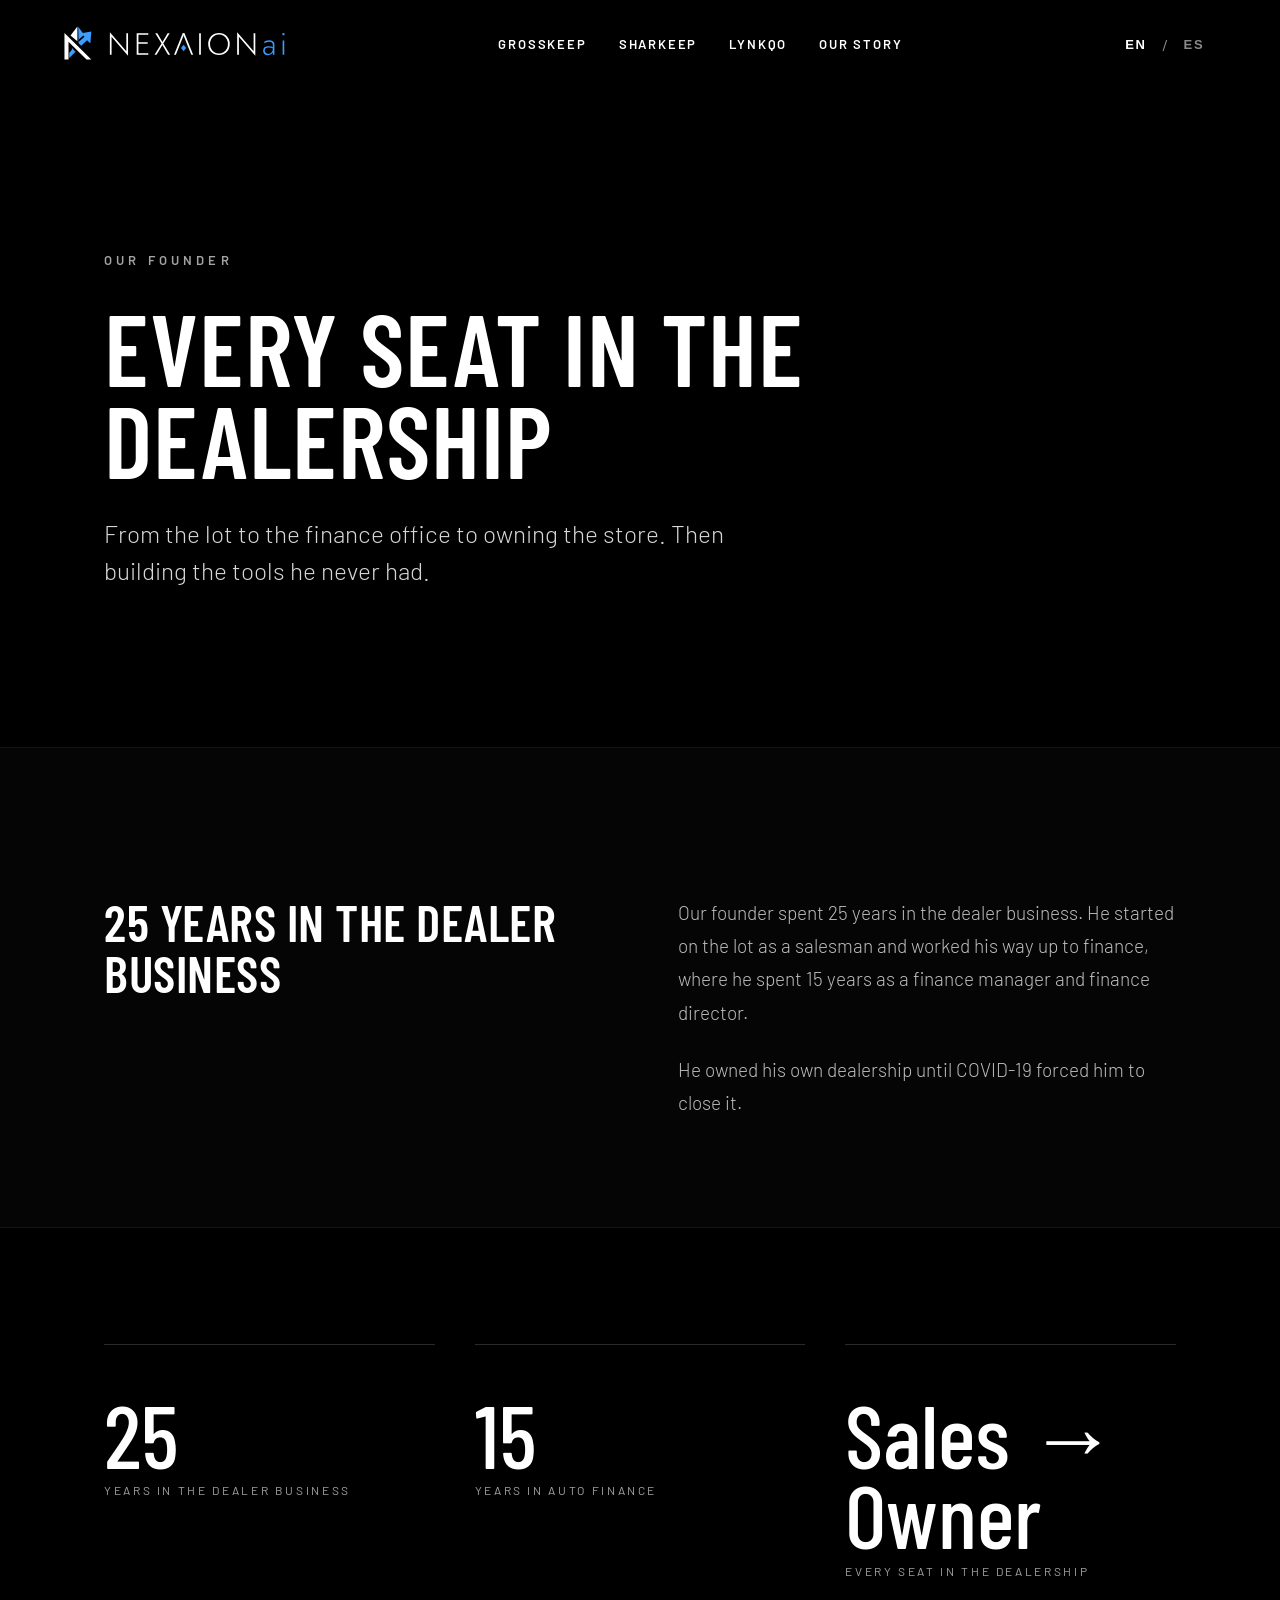
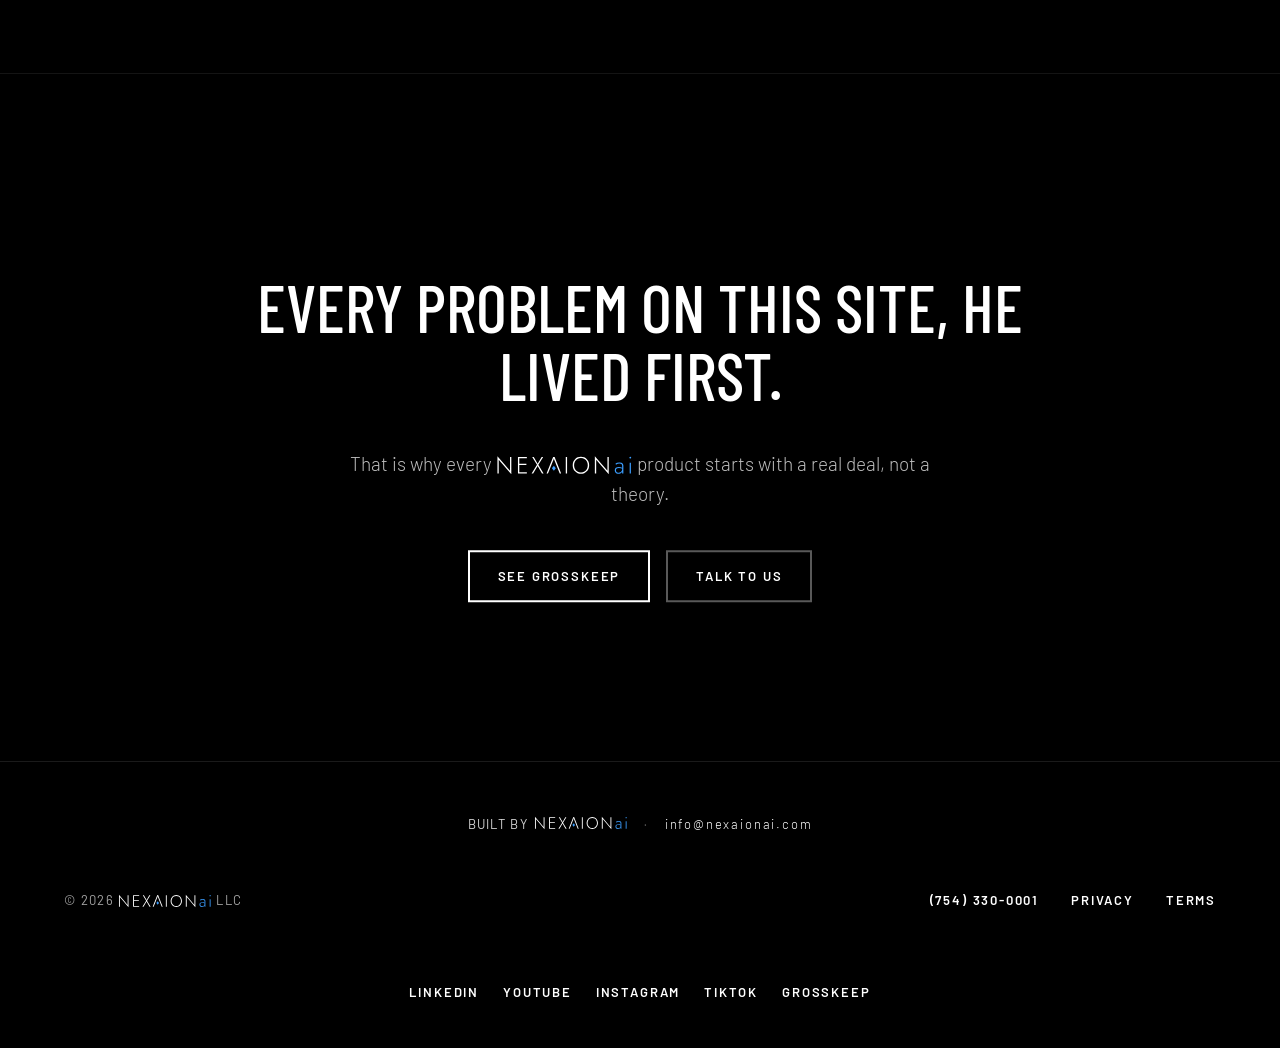
==== commit d1cac2e7: "Add social links to all site footers" ====
--- a/about.html
+++ b/about.html
@@ -153,13 +153,15 @@
 </div>
 <div style="max-width: 1440px; margin: 0 auto; padding: 32px 5% 48px; box-sizing: border-box; display: flex; flex-wrap: wrap; gap: 12px 32px; justify-content: space-between; align-items: center; font-size: 13px; letter-spacing: .1em; text-transform: uppercase; color: #a3a3a3">
 <span>© 2026 <img class="nxinline" src="media/nexaionai-logo.svg" alt="NEXAIONai" width="496" height="72"> LLC</span>
-<div style="display: flex; flex-wrap: wrap; gap: 8px 32px"><a href="tel:+17543300001" class="navlink" style="font-size: 13px">(754) 330-0001</a><a href="privacy.html" class="navlink" style="font-size: 13px">Privacy</a><a href="terms.html" class="navlink" style="font-size: 13px">Terms</a>
-<a href="https://www.linkedin.com/in/victor-sierra-02027a2b2" class="navlink" style="font-size: 13px" target="_blank" rel="noopener">LinkedIn</a>
-<a href="https://www.youtube.com/@nexaionai" class="navlink" style="font-size: 13px" target="_blank" rel="noopener">YouTube</a>
-<a href="https://www.instagram.com/nexaionai.llc" class="navlink" style="font-size: 13px" target="_blank" rel="noopener">Instagram</a>
-<a href="https://www.tiktok.com/@nexaionai.llc" class="navlink" style="font-size: 13px" target="_blank" rel="noopener">TikTok</a>
-<a href="https://grosskeep.com/" class="navlink" style="font-size: 13px" target="_blank" rel="noopener">GrossKeep</a></div>
+<div style="display: flex; flex-wrap: wrap; gap: 8px 32px"><a href="tel:+17543300001" class="navlink" style="font-size: 13px">(754) 330-0001</a><a href="privacy.html" class="navlink" style="font-size: 13px">Privacy</a><a href="terms.html" class="navlink" style="font-size: 13px">Terms</a></div>
 </div>
+<nav aria-label="Social and company links" style="max-width: 1440px; margin: 0 auto; padding: 0 5% 34px; box-sizing: border-box; display: flex; flex-wrap: wrap; justify-content: center; align-items: center; gap: 10px 24px">
+<a href="https://www.linkedin.com/in/victor-sierra-02027a2b2" class="navlink" aria-label="Victor Sierra on LinkedIn">LinkedIn</a>
+<a href="https://www.youtube.com/@nexaionai" class="navlink" aria-label="NEXAIONai on YouTube" target="_blank" rel="noopener noreferrer">YouTube</a>
+<a href="https://www.instagram.com/nexaionai.llc/" class="navlink" aria-label="NEXAIONai on Instagram" target="_blank" rel="noopener noreferrer">Instagram</a>
+<a href="https://www.tiktok.com/@nexaionai.llc" class="navlink" aria-label="NEXAIONai on TikTok" target="_blank" rel="noopener noreferrer">TikTok</a>
+<a href="https://grosskeep.com/" class="navlink" aria-label="Visit GrossKeep">GrossKeep</a>
+</nav>
 </footer>
 </div>
 
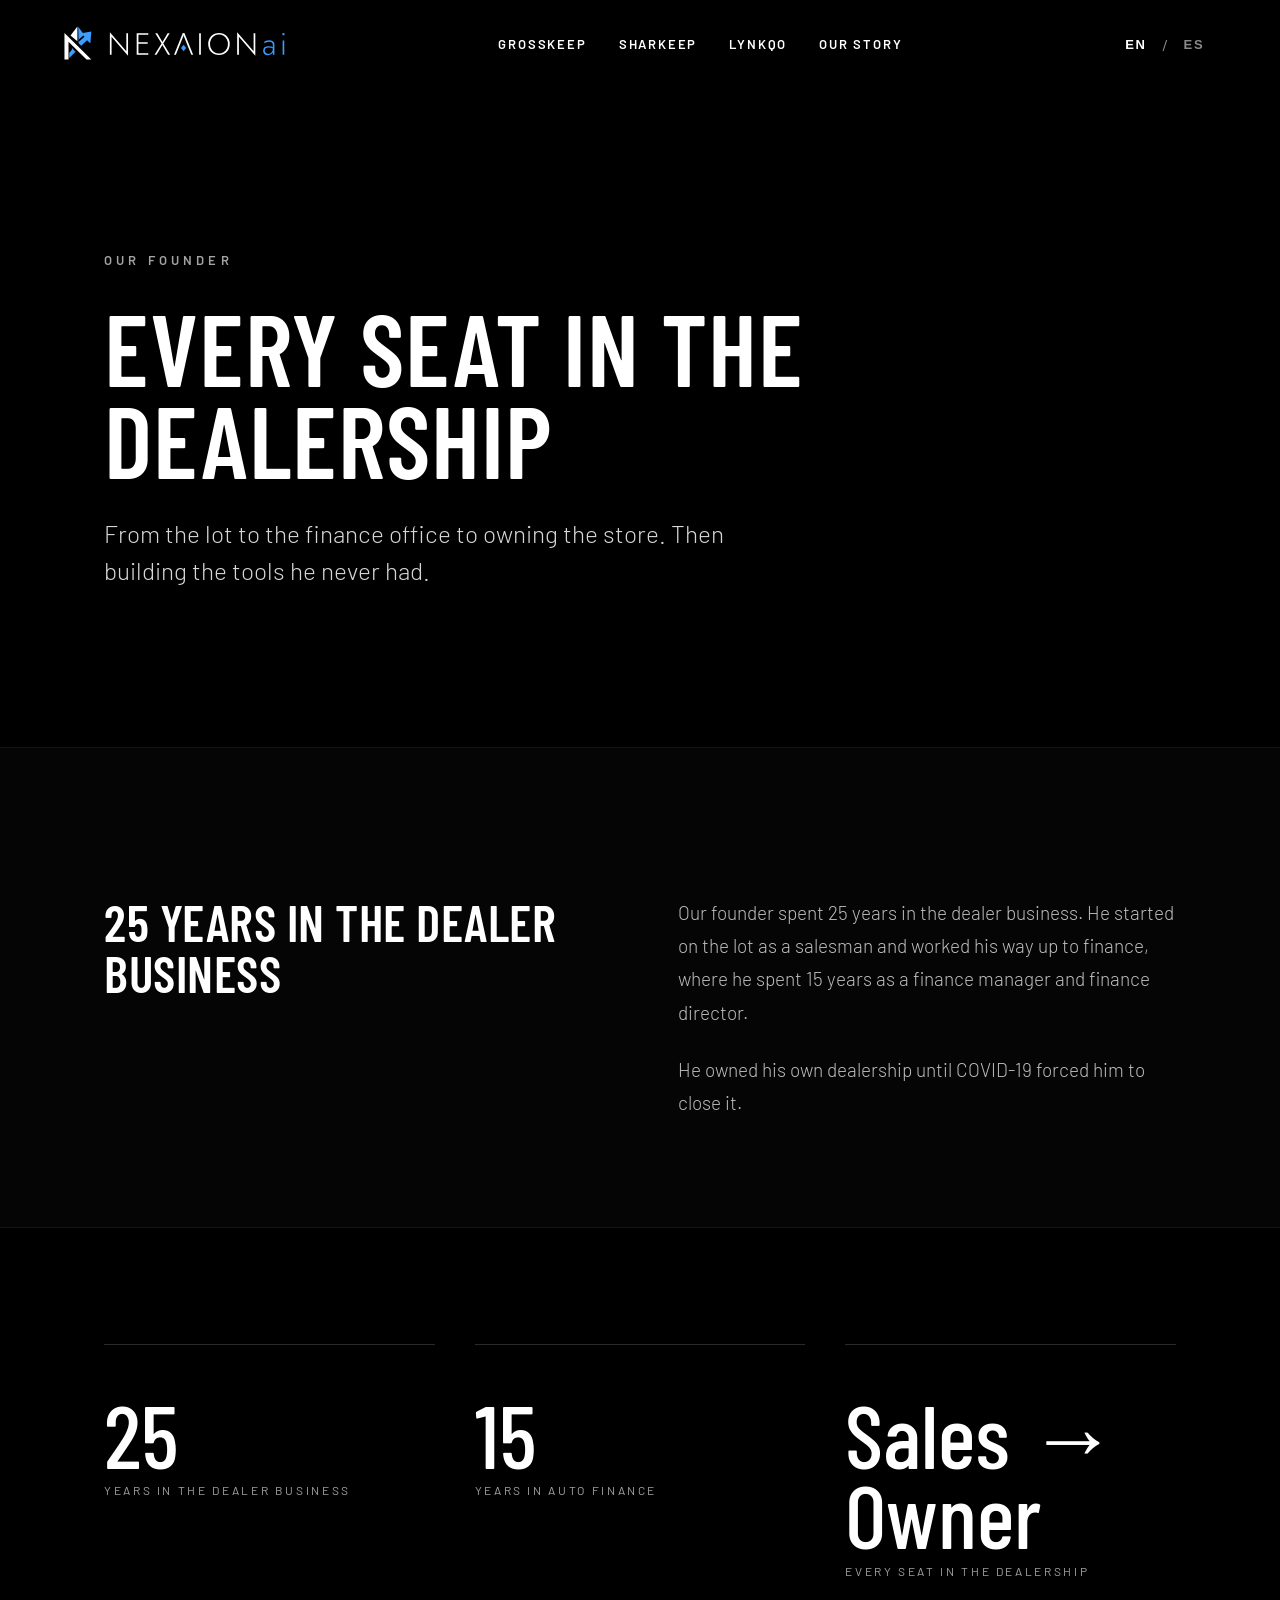
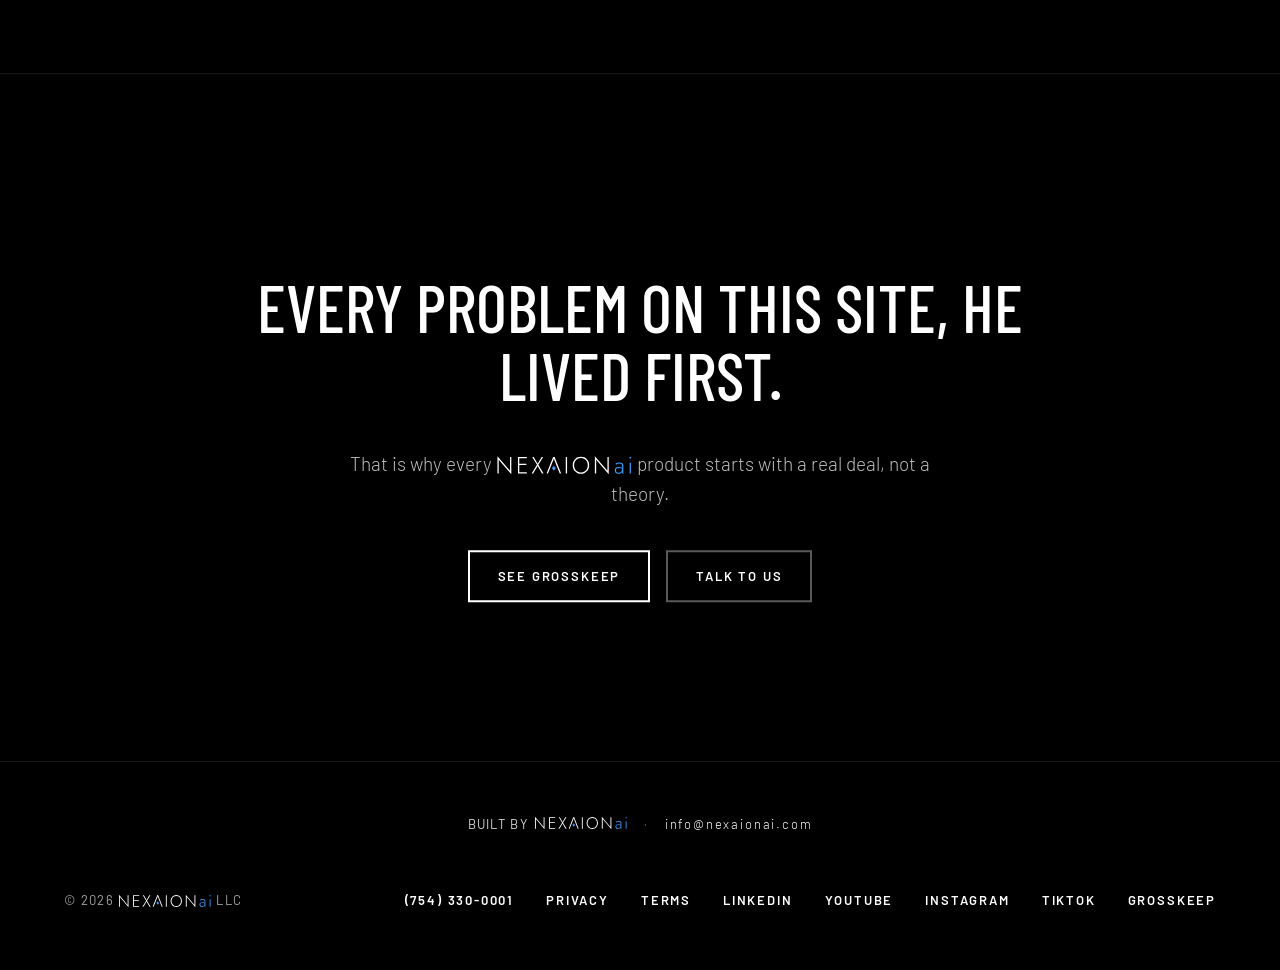
==== commit 032e0da5: "Merge pull request #18 from nexaionai/feat/footer-redes" ====
--- a/about.html
+++ b/about.html
@@ -153,15 +153,13 @@
 </div>
 <div style="max-width: 1440px; margin: 0 auto; padding: 32px 5% 48px; box-sizing: border-box; display: flex; flex-wrap: wrap; gap: 12px 32px; justify-content: space-between; align-items: center; font-size: 13px; letter-spacing: .1em; text-transform: uppercase; color: #a3a3a3">
 <span>© 2026 <img class="nxinline" src="media/nexaionai-logo.svg" alt="NEXAIONai" width="496" height="72"> LLC</span>
-<div style="display: flex; flex-wrap: wrap; gap: 8px 32px"><a href="tel:+17543300001" class="navlink" style="font-size: 13px">(754) 330-0001</a><a href="privacy.html" class="navlink" style="font-size: 13px">Privacy</a><a href="terms.html" class="navlink" style="font-size: 13px">Terms</a></div>
+<div style="display: flex; flex-wrap: wrap; gap: 8px 32px"><a href="tel:+17543300001" class="navlink" style="font-size: 13px">(754) 330-0001</a><a href="privacy.html" class="navlink" style="font-size: 13px">Privacy</a><a href="terms.html" class="navlink" style="font-size: 13px">Terms</a>
+<a href="https://www.linkedin.com/in/victor-sierra-02027a2b2" class="navlink" style="font-size: 13px" target="_blank" rel="noopener">LinkedIn</a>
+<a href="https://www.youtube.com/@nexaionai" class="navlink" style="font-size: 13px" target="_blank" rel="noopener">YouTube</a>
+<a href="https://www.instagram.com/nexaionai.llc" class="navlink" style="font-size: 13px" target="_blank" rel="noopener">Instagram</a>
+<a href="https://www.tiktok.com/@nexaionai.llc" class="navlink" style="font-size: 13px" target="_blank" rel="noopener">TikTok</a>
+<a href="https://grosskeep.com/" class="navlink" style="font-size: 13px" target="_blank" rel="noopener">GrossKeep</a></div>
 </div>
-<nav aria-label="Social and company links" style="max-width: 1440px; margin: 0 auto; padding: 0 5% 34px; box-sizing: border-box; display: flex; flex-wrap: wrap; justify-content: center; align-items: center; gap: 10px 24px">
-<a href="https://www.linkedin.com/in/victor-sierra-02027a2b2" class="navlink" aria-label="Victor Sierra on LinkedIn">LinkedIn</a>
-<a href="https://www.youtube.com/@nexaionai" class="navlink" aria-label="NEXAIONai on YouTube" target="_blank" rel="noopener noreferrer">YouTube</a>
-<a href="https://www.instagram.com/nexaionai.llc/" class="navlink" aria-label="NEXAIONai on Instagram" target="_blank" rel="noopener noreferrer">Instagram</a>
-<a href="https://www.tiktok.com/@nexaionai.llc" class="navlink" aria-label="NEXAIONai on TikTok" target="_blank" rel="noopener noreferrer">TikTok</a>
-<a href="https://grosskeep.com/" class="navlink" aria-label="Visit GrossKeep">GrossKeep</a>
-</nav>
 </footer>
 </div>
 
